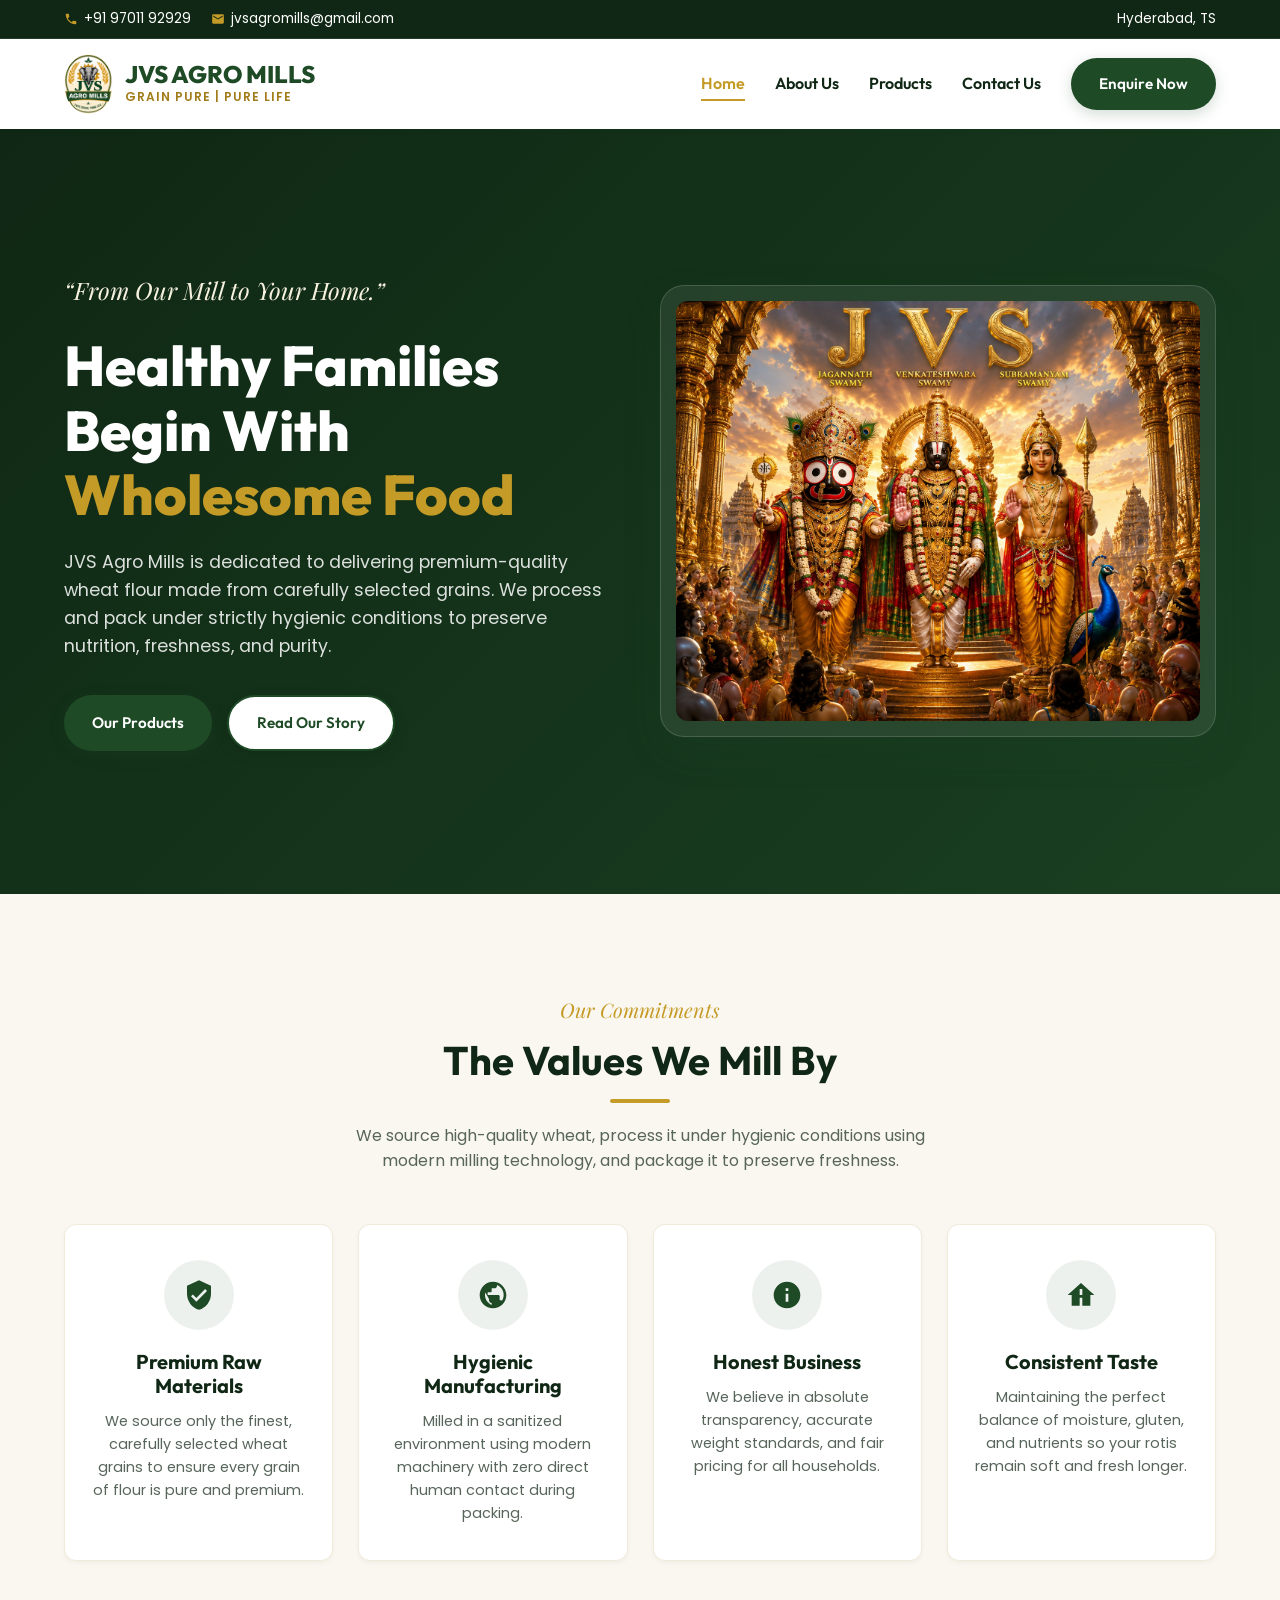
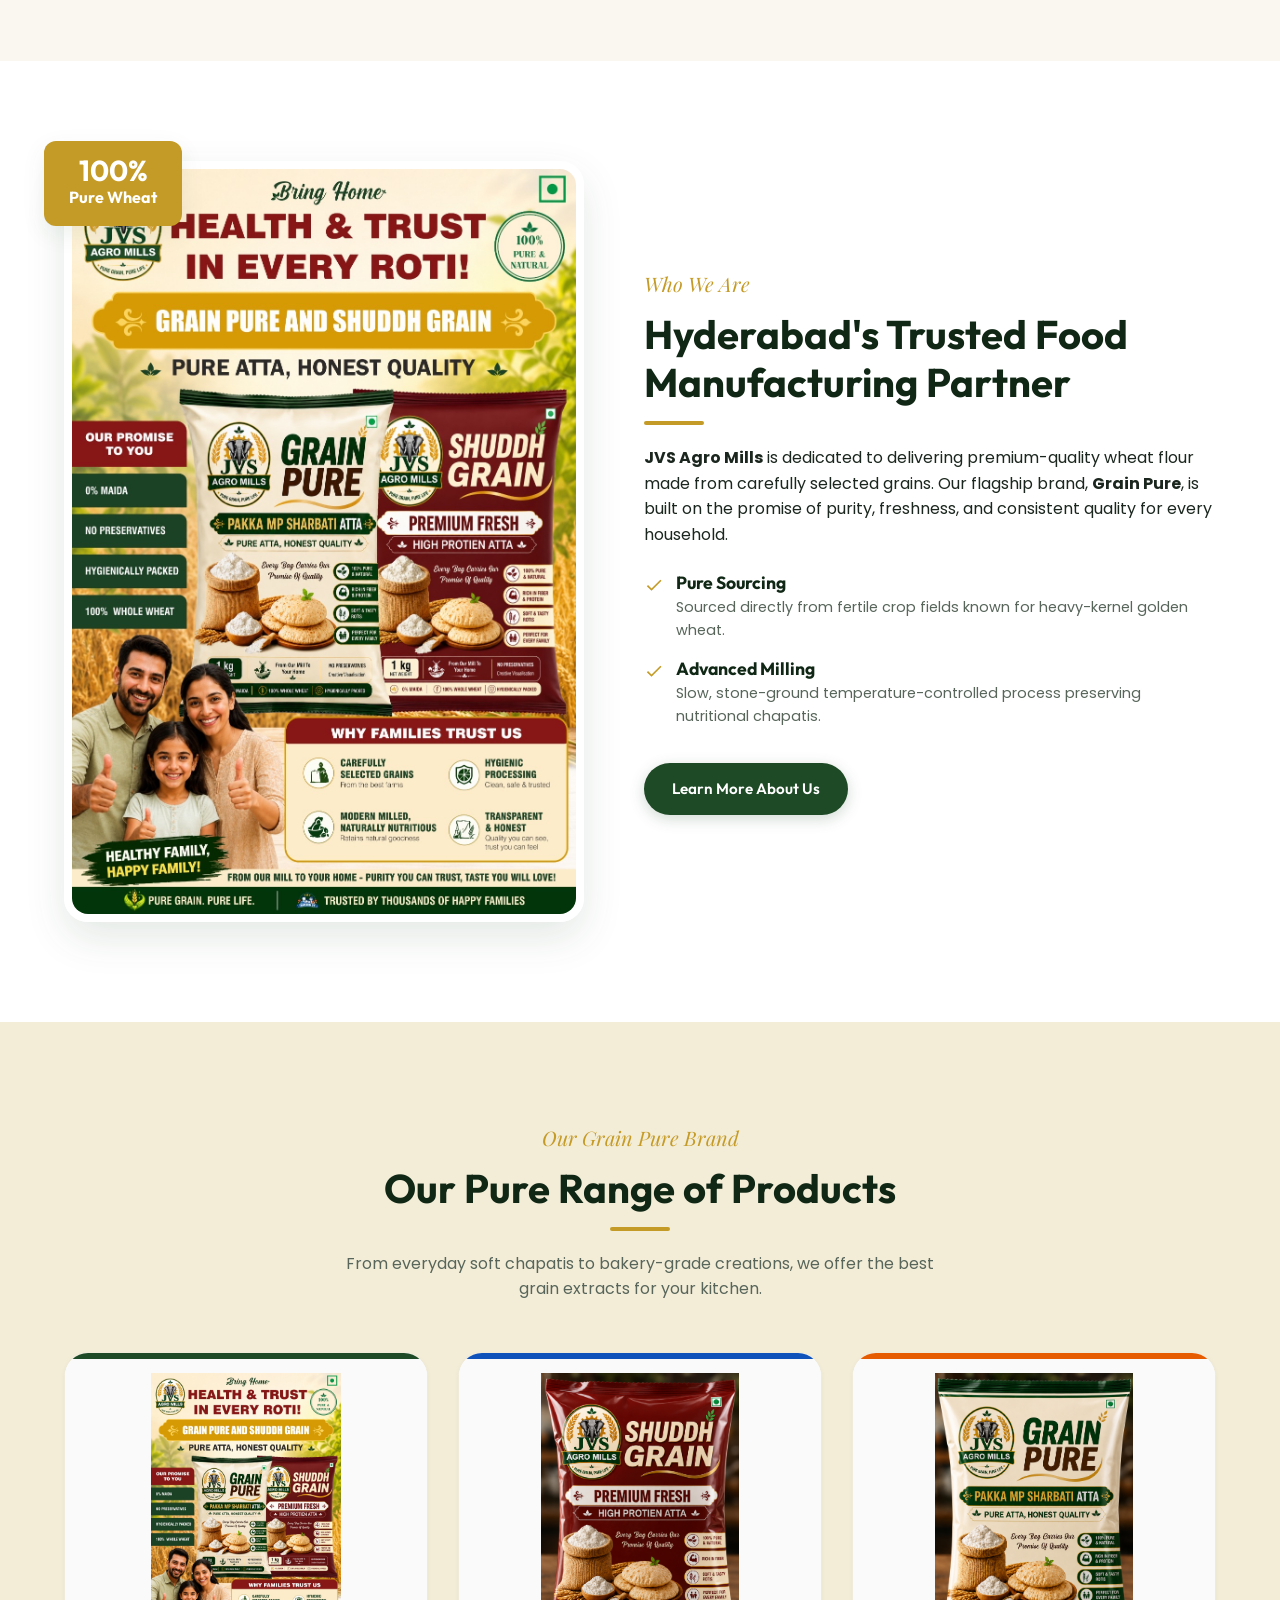
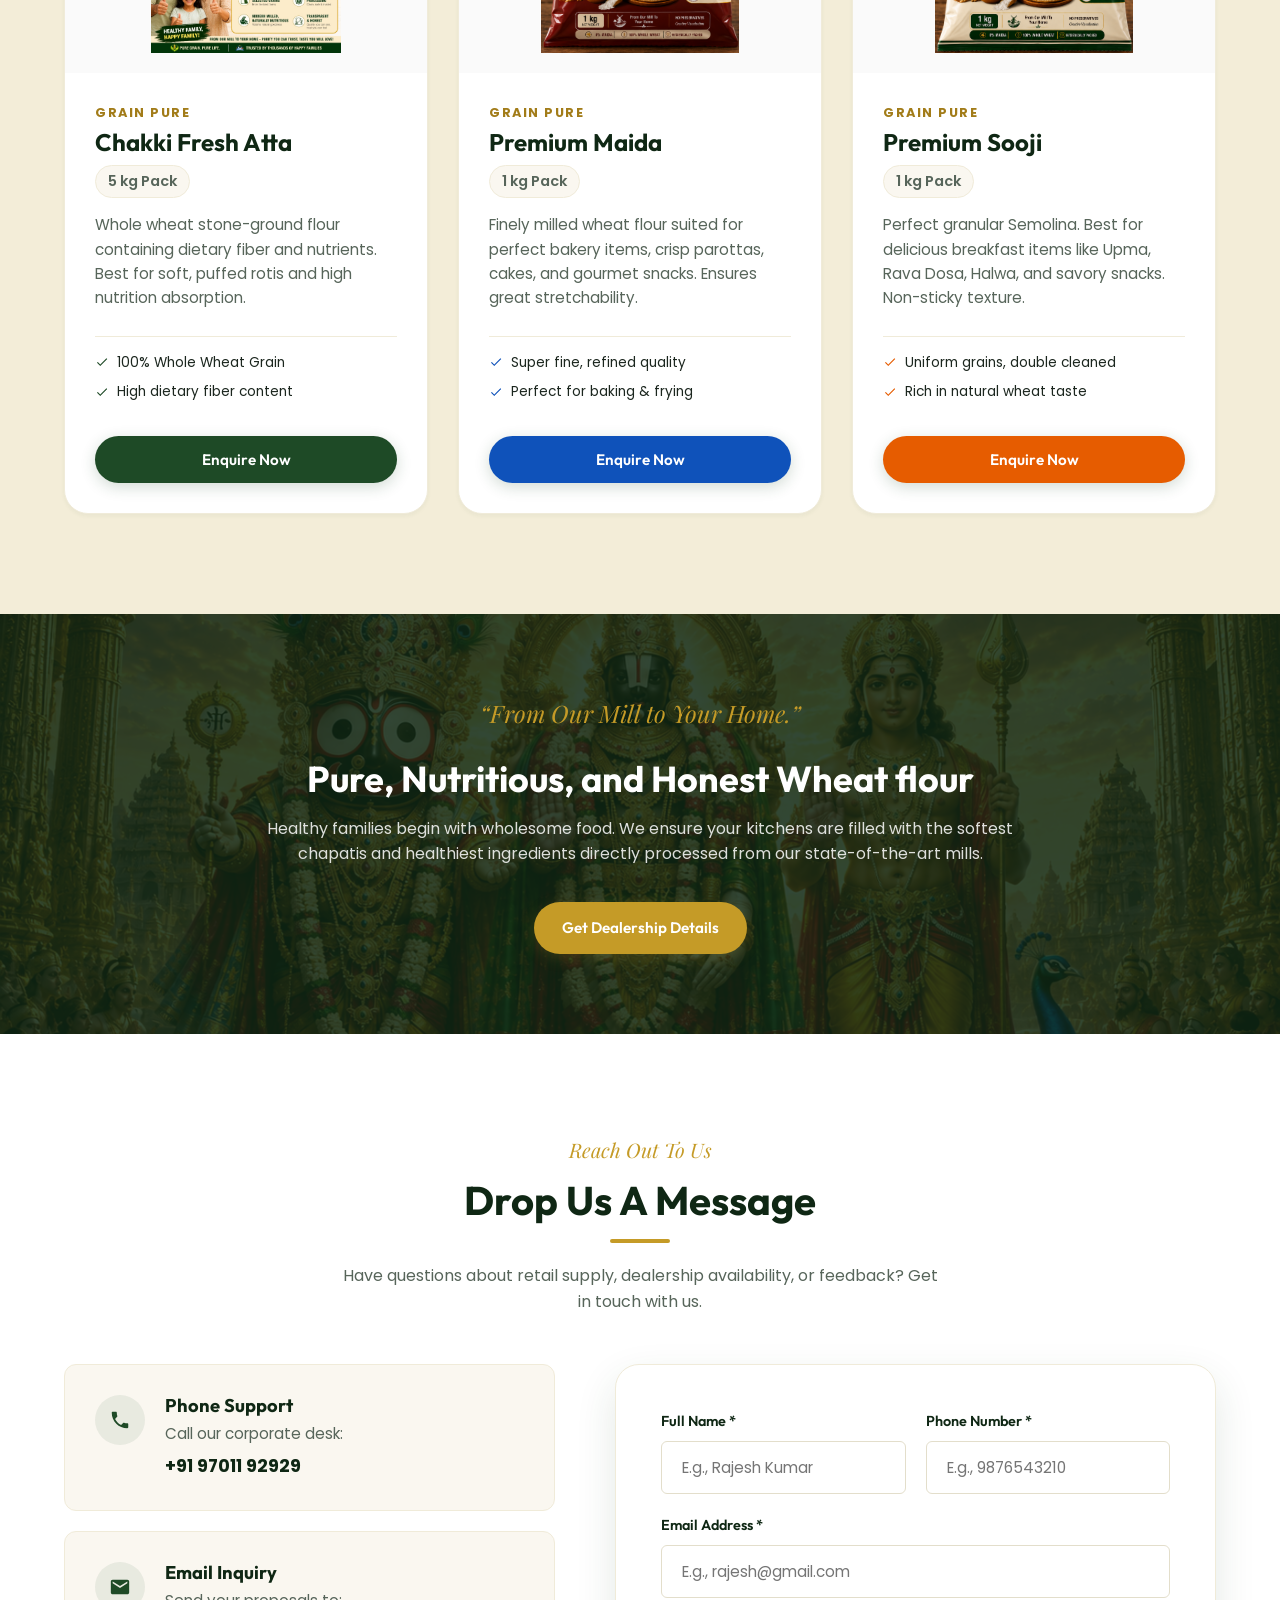
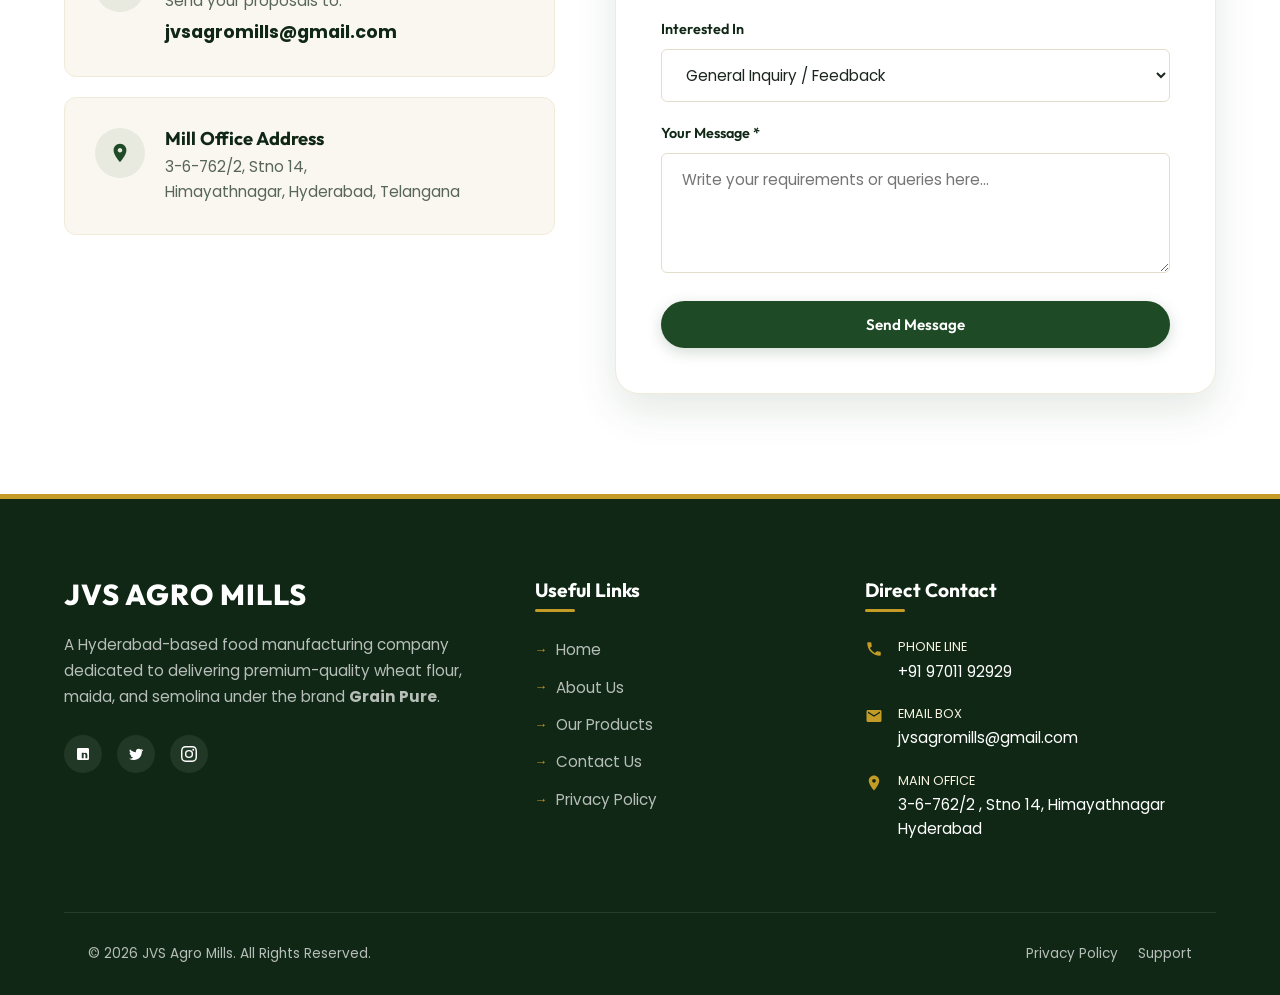
==== index.html @ c39a64e9 "Initial commit: Responsive premium multi-page JVS website with Poppins body font, Brayden headings f" ====
<!DOCTYPE html>
<html lang="en">

<head>
    <meta charset="UTF-8">
    <meta name="viewport" content="width=device-width, initial-scale=1.0">
    <title>JVS Agro Mills | Pure & Premium Wheat Flour - From Our Mill to Your Home</title>
    <meta name="description"
        content="JVS Agro Mills is a Hyderabad-based premium wheat flour manufacturer. Explore our Grain Pure brand including Chakki Fresh Atta, Premium Maida, and Premium Sooji.">
    <!-- Favicon -->
    <link rel="icon" type="image/png" href="images/JVS-LOGO.jpg">
    <!-- Custom CSS -->
    <link rel="stylesheet" href="css/style.css">
</head>

<body>

    <!-- Header Top Contact Bar -->
    <div class="header-top">
        <div class="container">
            <div class="top-contact-info">
                <span>
                    <svg viewBox="0 0 24 24">
                        <path
                            d="M6.62 10.79c1.44 2.83 3.76 5.14 6.59 6.59l2.2-2.2c.27-.27.67-.36 1.02-.24 1.12.37 2.33.57 3.57.57.55 0 1 .45 1 1V20c0 .55-.45 1-1 1-9.39 0-17-7.61-17-17 0-.55.45-1 1-1h3.5c.55 0 1 .45 1 1 0 1.25.2 2.45.57 3.57.11.35.03.74-.25 1.02l-2.2 2.2z" />
                    </svg>
                    +91 97011 92929
                </span>
                <span>
                    <svg viewBox="0 0 24 24">
                        <path
                            d="M20 4H4c-1.1 0-1.99.9-1.99 2L2 18c0 1.1.9 2 2 2h16c1.1 0 2-.9 2-2V6c0-1.1-.9-2-2-2zm0 4l-8 5-8-5V6l8 5 8-5v2z" />
                    </svg>
                    jvsagromills@gmail.com
                </span>
            </div>
            <div class="top-socials">
                <span>Hyderabad, TS</span>
            </div>
        </div>
    </div>

    <!-- Main Navigation Header -->
    <header class="main-header" id="navbar">
        <div class="container">
            <nav class="navbar">
                <a href="index.html" class="logo-container">
                    <img src="images/JVS-LOGO.jpg" alt="JVS Agro Mills Logo" class="logo-img">
                    <div class="logo-text">
                        <span class="logo-name">JVS AGRO MILLS</span>
                        <span class="logo-tagline">Grain Pure | Pure Life</span>
                    </div>
                </a>

                <ul class="nav-menu">
                    <li><a href="index.html" class="nav-link active">Home</a></li>
                    <li><a href="about.html" class="nav-link">About Us</a></li>
                    <li><a href="products.html" class="nav-link">Products</a></li>
                    <li><a href="contact.html" class="nav-link">Contact Us</a></li>
                    <li class="nav-cta"><a href="contact.html" class="btn btn-primary btn-sm">Enquire Now</a></li>
                </ul>

                <button class="hamburger" aria-label="Toggle Navigation">
                    <span></span>
                    <span></span>
                    <span></span>
                </button>
            </nav>
        </div>
    </header>

    <!-- Hero Section -->
    <section class="hero">
        <div class="hero-overlay"></div>
        <!-- Using the high-res jvs-banner as background visual fallback or styled layout -->
        <div class="container">
            <div class="hero-grid">
                <div class="hero-content reveal">
                    <span class="hero-tagline">“From Our Mill to Your Home.”</span>
                    <h1>Healthy Families Begin With <span>Wholesome Food</span></h1>
                    <p class="hero-desc">JVS Agro Mills is dedicated to delivering premium-quality wheat flour made from
                        carefully selected grains. We process and pack under strictly hygienic conditions to preserve
                        nutrition, freshness, and purity.</p>
                    <div class="hero-buttons">
                        <a href="products.html" class="btn btn-primary">Our Products</a>
                        <a href="about.html" class="btn btn-outline btn-white">Read Our Story</a>
                    </div>
                </div>
                <div class="hero-image-wrapper reveal reveal-right">
                    <div class="hero-banner-card">
                        <img src="images/jvs-banner.png" alt="JVS Agro Mills Banner Card">
                    </div>
                </div>
            </div>
        </div>
    </section>

    <!-- Core Values Section -->
    <section class="features-section section-padding">
        <div class="container">
            <div class="text-center reveal">
                <span class="section-subtitle">Our Commitments</span>
                <h2 class="section-title">The Values We Mill By</h2>
                <p style="max-width: 600px; margin: 0 auto; color: var(--text-muted);">We source high-quality wheat,
                    process it under hygienic conditions using modern milling technology, and package it to preserve
                    freshness.</p>
            </div>

            <div class="features-grid">
                <!-- Value 1 -->
                <div class="feature-card reveal">
                    <div class="feature-icon-box flex-center">
                        <!-- Shield/Quality Icon -->
                        <svg viewBox="0 0 24 24">
                            <path
                                d="M12 1L3 5v6c0 5.55 3.84 10.74 9 12 5.16-1.26 9-6.45 9-12V5l-9-4zm-2 16l-4-4 1.41-1.41L10 14.17l6.59-6.59L18 9l-8 8z" />
                        </svg>
                    </div>
                    <h3>Premium Raw Materials</h3>
                    <p>We source only the finest, carefully selected wheat grains to ensure every grain of flour is pure
                        and premium.</p>
                </div>
                <!-- Value 2 -->
                <div class="feature-card reveal" style="transition-delay: 0.1s;">
                    <div class="feature-icon-box flex-center">
                        <!-- Cleanliness Icon -->
                        <svg viewBox="0 0 24 24">
                            <path
                                d="M12 2C6.48 2 2 6.48 2 12s4.48 10 10 10 10-4.48 10-10S17.52 2 12 2zm1 17.93c-3.95-.49-7-3.85-7-7.93 0-.62.08-1.21.21-1.79L9 15v1c0 1.1.9 2 2 2v1.93zm6.9-2.54c-.26-.81-1-1.39-1.9-1.39h-1v-3c0-.55-.45-1-1-1H8v-2h2c.55 0 1-.45 1-1V7h2c1.1 0 2-.9 2-2v-.41c2.93 1.19 5 4.06 5 7.41 0 2.08-.8 3.97-2.1 5.39z" />
                        </svg>
                    </div>
                    <h3>Hygienic Manufacturing</h3>
                    <p>Milled in a sanitized environment using modern machinery with zero direct human contact during
                        packing.</p>
                </div>
                <!-- Value 3 -->
                <div class="feature-card reveal" style="transition-delay: 0.2s;">
                    <div class="feature-icon-box flex-center">
                        <!-- Honest Icon -->
                        <svg viewBox="0 0 24 24">
                            <path
                                d="M12 2C6.48 2 2 6.48 2 12s4.48 10 10 10 10-4.48 10-10S17.52 2 12 2zm1 15h-2v-6h2v6zm0-8h-2V7h2v2z" />
                        </svg>
                    </div>
                    <h3>Honest Business</h3>
                    <p>We believe in absolute transparency, accurate weight standards, and fair pricing for all
                        households.</p>
                </div>
                <!-- Value 4 -->
                <div class="feature-card reveal" style="transition-delay: 0.3s;">
                    <div class="feature-icon-box flex-center">
                        <!-- Nutrition Icon -->
                        <svg viewBox="0 0 24 24">
                            <path d="M12 3L2 12h3v8h6v-6h2v6h6v-8h3L12 3zm1 9h-2V7.5h2V12z" />
                        </svg>
                    </div>
                    <h3>Consistent Taste</h3>
                    <p>Maintaining the perfect balance of moisture, gluten, and nutrients so your rotis remain soft and
                        fresh longer.</p>
                </div>
            </div>
        </div>
    </section>

    <!-- About Mini Section -->
    <section class="about-section section-padding">
        <div class="container">
            <div class="about-split">
                <div class="about-image-side reveal">
                    <img src="images/product-1.jpeg" alt="Grain Pure Chakki Fresh Atta Packaging"
                        class="about-img-main">
                    <div class="about-badge">
                        <span>100%</span> Pure Wheat
                    </div>
                </div>
                <div class="about-content-side reveal reveal-right">
                    <span class="section-subtitle">Who We Are</span>
                    <h2 class="section-title left-align">Hyderabad's Trusted Food Manufacturing Partner</h2>
                    <p style="margin-bottom: 20px;"><strong>JVS Agro Mills</strong> is dedicated to delivering
                        premium-quality wheat flour made from carefully selected grains. Our flagship brand,
                        <strong>Grain Pure</strong>, is built on the promise of purity, freshness, and consistent
                        quality for every household.
                    </p>

                    <div class="about-list">
                        <div class="about-list-item">
                            <svg viewBox="0 0 24 24">
                                <path d="M9 16.17L4.83 12l-1.42 1.41L9 19 21 7l-1.41-1.41L9 16.17z" />
                            </svg>
                            <div>
                                <h4>Pure Sourcing</h4>
                                <p>Sourced directly from fertile crop fields known for heavy-kernel golden wheat.</p>
                            </div>
                        </div>
                        <div class="about-list-item">
                            <svg viewBox="0 0 24 24">
                                <path d="M9 16.17L4.83 12l-1.42 1.41L9 19 21 7l-1.41-1.41L9 16.17z" />
                            </svg>
                            <div>
                                <h4>Advanced Milling</h4>
                                <p>Slow, stone-ground temperature-controlled process preserving nutritional chapatis.
                                </p>
                            </div>
                        </div>
                    </div>

                    <a href="about.html" class="btn btn-primary">Learn More About Us</a>
                </div>
            </div>
        </div>
    </section>

    <!-- Featured Products Section -->
    <section class="products-section section-padding" style="background-color: var(--bg-cream-dark);">
        <div class="container">
            <div class="text-center reveal">
                <span class="section-subtitle">Our Grain Pure Brand</span>
                <h2 class="section-title">Our Pure Range of Products</h2>
                <p style="max-width: 600px; margin: 0 auto; color: var(--text-muted);">From everyday soft chapatis to
                    bakery-grade creations, we offer the best grain extracts for your kitchen.</p>
            </div>

            <div class="products-grid">
                <!-- Product 1 Atta -->
                <div class="product-card product-atta reveal">
                    <div class="product-img-box">
                        <img src="images/product-1.jpeg" alt="Grain Pure Chakki Fresh Atta">
                    </div>
                    <div class="product-info-box">
                        <span class="product-brand">Grain Pure</span>
                        <h3 class="product-title">Chakki Fresh Atta</h3>
                        <span class="product-wt">5 kg Pack</span>
                        <p class="product-desc">Whole wheat stone-ground flour containing dietary fiber and nutrients.
                            Best for soft, puffed rotis and high nutrition absorption.</p>

                        <div class="product-features-list">
                            <div class="product-feature-item">
                                <svg viewBox="0 0 24 24">
                                    <path d="M9 16.17L4.83 12l-1.42 1.41L9 19 21 7l-1.41-1.41L9 16.17z" />
                                </svg>
                                <span>100% Whole Wheat Grain</span>
                            </div>
                            <div class="product-feature-item">
                                <svg viewBox="0 0 24 24">
                                    <path d="M9 16.17L4.83 12l-1.42 1.41L9 19 21 7l-1.41-1.41L9 16.17z" />
                                </svg>
                                <span>High dietary fiber content</span>
                            </div>
                        </div>

                        <button class="btn btn-primary product-btn trigger-enquiry"
                            data-product="Chakki Fresh Atta">Enquire Now</button>
                    </div>
                </div>

                <!-- Product 2 Maida -->
                <div class="product-card product-maida reveal" style="transition-delay: 0.1s;">
                    <div class="product-img-box">
                        <img src="images/product-2.png" alt="Grain Pure Premium Maida">
                    </div>
                    <div class="product-info-box">
                        <span class="product-brand">Grain Pure</span>
                        <h3 class="product-title">Premium Maida</h3>
                        <span class="product-wt">1 kg Pack</span>
                        <p class="product-desc">Finely milled wheat flour suited for perfect bakery items, crisp
                            parottas, cakes, and gourmet snacks. Ensures great stretchability.</p>

                        <div class="product-features-list">
                            <div class="product-feature-item">
                                <svg viewBox="0 0 24 24">
                                    <path d="M9 16.17L4.83 12l-1.42 1.41L9 19 21 7l-1.41-1.41L9 16.17z" />
                                </svg>
                                <span>Super fine, refined quality</span>
                            </div>
                            <div class="product-feature-item">
                                <svg viewBox="0 0 24 24">
                                    <path d="M9 16.17L4.83 12l-1.42 1.41L9 19 21 7l-1.41-1.41L9 16.17z" />
                                </svg>
                                <span>Perfect for baking & frying</span>
                            </div>
                        </div>

                        <button class="btn btn-primary product-btn trigger-enquiry" data-product="Premium Maida">Enquire
                            Now</button>
                    </div>
                </div>

                <!-- Product 3 Sooji -->
                <div class="product-card product-sooji reveal" style="transition-delay: 0.2s;">
                    <div class="product-img-box">
                        <img src="images/product-3.png" alt="Grain Pure Premium Sooji">
                    </div>
                    <div class="product-info-box">
                        <span class="product-brand">Grain Pure</span>
                        <h3 class="product-title">Premium Sooji</h3>
                        <span class="product-wt">1 kg Pack</span>
                        <p class="product-desc">Perfect granular Semolina. Best for delicious breakfast items like Upma,
                            Rava Dosa, Halwa, and savory snacks. Non-sticky texture.</p>

                        <div class="product-features-list">
                            <div class="product-feature-item">
                                <svg viewBox="0 0 24 24">
                                    <path d="M9 16.17L4.83 12l-1.42 1.41L9 19 21 7l-1.41-1.41L9 16.17z" />
                                </svg>
                                <span>Uniform grains, double cleaned</span>
                            </div>
                            <div class="product-feature-item">
                                <svg viewBox="0 0 24 24">
                                    <path d="M9 16.17L4.83 12l-1.42 1.41L9 19 21 7l-1.41-1.41L9 16.17z" />
                                </svg>
                                <span>Rich in natural wheat taste</span>
                            </div>
                        </div>

                        <button class="btn btn-primary product-btn trigger-enquiry" data-product="Premium Sooji">Enquire
                            Now</button>
                    </div>
                </div>
            </div>
        </div>
    </section>

    <!-- Banner Teaser Section -->
    <section class="banner-teaser section-padding text-center">
        <div class="container">
            <div class="teaser-content reveal">
                <span class="teaser-tagline">“From Our Mill to Your Home.”</span>
                <h2 class="teaser-title">Pure, Nutritious, and Honest Wheat flour</h2>
                <p class="teaser-desc">Healthy families begin with wholesome food. We ensure your kitchens are filled
                    with the softest chapatis and healthiest ingredients directly processed from our state-of-the-art
                    mills.</p>
                <a href="contact.html" class="btn btn-secondary">Get Dealership Details</a>
            </div>
        </div>
    </section>

    <!-- Contact & Feedback Form Section -->
    <section class="contact-section section-padding">
        <div class="container">
            <div class="text-center reveal">
                <span class="section-subtitle">Reach Out To Us</span>
                <h2 class="section-title">Drop Us A Message</h2>
                <p style="max-width: 600px; margin: 0 auto; color: var(--text-muted);">Have questions about retail
                    supply, dealership availability, or feedback? Get in touch with us.</p>
            </div>

            <div class="contact-grid">
                <!-- Info cards side -->
                <div class="contact-info-cards reveal">
                    <!-- Call -->
                    <div class="contact-card">
                        <div class="contact-card-icon flex-center">
                            <svg viewBox="0 0 24 24">
                                <path
                                    d="M6.62 10.79c1.44 2.83 3.76 5.14 6.59 6.59l2.2-2.2c.27-.27.67-.36 1.02-.24 1.12.37 2.33.57 3.57.57.55 0 1 .45 1 1V20c0 .55-.45 1-1 1-9.39 0-17-7.61-17-17 0-.55.45-1 1-1h3.5c.55 0 1 .45 1 1 0 1.25.2 2.45.57 3.57.11.35.03.74-.25 1.02l-2.2 2.2z" />
                            </svg>
                        </div>
                        <div class="contact-card-details">
                            <h4>Phone Support</h4>
                            <p>Call our corporate desk:</p>
                            <p
                                style="font-weight: 700; color: var(--primary-green-dark); font-size: 1.1rem; margin-top: 5px;">
                                +91 97011 92929</p>
                        </div>
                    </div>
                    <!-- Mail -->
                    <div class="contact-card">
                        <div class="contact-card-icon flex-center">
                            <svg viewBox="0 0 24 24">
                                <path
                                    d="M20 4H4c-1.1 0-1.99.9-1.99 2L2 18c0 1.1.9 2 2 2h16c1.1 0 2-.9 2-2V6c0-1.1-.9-2-2-2zm0 4l-8 5-8-5V6l8 5 8-5v2z" />
                            </svg>
                        </div>
                        <div class="contact-card-details">
                            <h4>Email Inquiry</h4>
                            <p>Send your proposals to:</p>
                            <p
                                style="font-weight: 700; color: var(--primary-green-dark); font-size: 1.1rem; margin-top: 5px;">
                                jvsagromills@gmail.com</p>
                        </div>
                    </div>
                    <!-- Address -->
                    <div class="contact-card">
                        <div class="contact-card-icon flex-center">
                            <svg viewBox="0 0 24 24">
                                <path
                                    d="M12 2C8.13 2 5 5.13 5 9c0 5.25 7 13 7 13s7-7.75 7-13c0-3.87-3.13-7-7-7zm0 9.5c-1.38 0-2.5-1.12-2.5-2.5s1.12-2.5 2.5-2.5 2.5 1.12 2.5 2.5-1.12 2.5-2.5 2.5z" />
                            </svg>
                        </div>
                        <div class="contact-card-details">
                            <h4>Mill Office Address</h4>
                            <p>3-6-762/2, Stno 14,<br>Himayathnagar, Hyderabad, Telangana</p>
                        </div>
                    </div>
                </div>

                <!-- Form side -->
                <div class="form-box reveal reveal-right">
                    <form id="jvsContactForm">
                        <div class="form-group-row">
                            <div class="form-group">
                                <label class="form-label" for="name">Full Name *</label>
                                <input type="text" id="name" class="form-control" placeholder="E.g., Rajesh Kumar"
                                    required>
                            </div>
                            <div class="form-group">
                                <label class="form-label" for="phone">Phone Number *</label>
                                <input type="tel" id="phone" class="form-control" placeholder="E.g., 9876543210"
                                    required>
                            </div>
                        </div>
                        <div class="form-group">
                            <label class="form-label" for="email">Email Address *</label>
                            <input type="email" id="email" class="form-control" placeholder="E.g., rajesh@gmail.com"
                                required>
                        </div>
                        <div class="form-group">
                            <label class="form-label" for="interest">Interested In</label>
                            <select id="interest" class="form-control">
                                <option value="General Query">General Inquiry / Feedback</option>
                                <option value="Chakki Fresh Atta">Grain Pure Chakki Fresh Atta</option>
                                <option value="Premium Maida">Grain Pure Premium Maida</option>
                                <option value="Premium Sooji">Grain Pure Premium Sooji</option>
                                <option value="Dealership Enquiry">Dealership / Distributorship</option>
                            </select>
                        </div>
                        <div class="form-group">
                            <label class="form-label" for="message">Your Message *</label>
                            <textarea id="message" class="form-control"
                                placeholder="Write your requirements or queries here..." required></textarea>
                        </div>
                        <button type="submit" class="btn btn-primary submit-btn">Send Message</button>
                    </form>
                </div>
            </div>
        </div>
    </section>

    <!-- Main Footer -->
    <footer class="main-footer">
        <div class="container">
            <div class="footer-grid">
                <!-- Footer About -->
                <div class="footer-col">
                    <div class="footer-about-logo">
                        <span class="logo-name">JVS AGRO MILLS</span>
                    </div>
                    <p class="footer-about-desc">A Hyderabad-based food manufacturing company dedicated to delivering
                        premium-quality wheat flour, maida, and semolina under the brand <strong>Grain Pure</strong>.
                    </p>
                    <div class="footer-social-links">
                        <a href="#" class="footer-social-btn flex-center" aria-label="Facebook"><svg
                                viewBox="0 0 24 24">
                                <path
                                    d="M19 3a2 2 0 0 1 2 2v14a2 2 0 0 1-2 2H5a2 2 0 0 1-2-2V5a2 2 0 0 1 2-2h14m-.5 15.5v-5.3a3.26 3.26 0 0 0-3.26-3.26c-.85 0-1.84.52-2.32 1.3v-1.11h-2.79v8.37h2.79v-4.93c0-.77.62-1.4 1.39-1.4a1.4 1.4 0 0 1 1.4 1.4v4.93h2.79z" />
                            </svg></a>
                        <a href="#" class="footer-social-btn flex-center" aria-label="Twitter"><svg viewBox="0 0 24 24">
                                <path
                                    d="M22.46 6c-.77.35-1.6.58-2.46.69.88-.53 1.56-1.37 1.88-2.38-.83.5-1.75.85-2.72 1.05C18.37 4.5 17.26 4 16 4c-2.35 0-4.27 1.92-4.27 4.29 0 .34.04.67.11.98C8.28 9.09 5.11 7.38 3 4.79c-.37.63-.58 1.37-.58 2.15 0 1.49.75 2.81 1.91 3.56-.7 0-1.37-.2-1.95-.54v.05c0 2.08 1.48 3.82 3.44 4.21a4.22 4.22 0 0 1-1.93.07 4.28 4.28 0 0 0 4 2.98 8.52 8.52 0 0 1-5.31 1.83c-.35 0-.69-.02-1.02-.06C3.9 20.34 6.25 21 8.76 21 16.57 21 20.8 14.54 20.8 8.97c0-.18 0-.37-.01-.55.83-.6 1.56-1.35 2.13-2.21z" />
                            </svg></a>
                        <a href="#" class="footer-social-btn flex-center" aria-label="Instagram"><svg
                                viewBox="0 0 24 24">
                                <path
                                    d="M12 2.163c3.204 0 3.584.012 4.85.07 3.252.148 4.771 1.691 4.919 4.919.058 1.265.069 1.645.069 4.849 0 3.205-.012 3.584-.069 4.849-.149 3.225-1.664 4.771-4.919 4.919-1.266.058-1.644.07-4.85.07-3.204 0-3.584-.012-4.849-.07-3.26-.149-4.771-1.699-4.919-4.92-.058-1.265-.07-1.644-.07-4.849 0-3.204.013-3.583.07-4.849.149-3.227 1.664-4.771 4.919-4.919 1.266-.057 1.645-.069 4.849-.069zM12 0C8.741 0 8.333.014 7.053.072 2.695.272.273 2.69.073 7.051.014 8.333 0 8.741 0 12c0 3.259.014 3.668.072 4.948.2 4.358 2.618 6.78 6.98 6.98 1.281.058 1.689.072 4.948.072 3.259 0 3.668-.014 4.948-.072 4.354-.2 6.782-2.618 6.979-6.98.059-1.28.073-1.689.073-4.948 0-3.259-.014-3.667-.072-4.947-.196-4.354-2.617-6.78-6.979-6.98C15.668.014 15.259 0 12 0zm0 5.838a6.162 6.162 0 1 0 0 12.324 6.162 6.162 0 0 0 0-12.324zM12 16a4 4 0 1 1 0-8 4 4 0 0 1 0 8zm6.406-11.845a1.44 1.44 0 1 0 0 2.881 1.44 1.44 0 0 0 0-2.881z" />
                            </svg></a>
                    </div>
                </div>

                <!-- Footer Quick Links -->
                <div class="footer-col">
                    <h4>Useful Links</h4>
                    <ul class="footer-links-list">
                        <li><a href="index.html">Home</a></li>
                        <li><a href="about.html">About Us</a></li>
                        <li><a href="products.html">Our Products</a></li>
                        <li><a href="contact.html">Contact Us</a></li>
                        <li><a href="privacy.html">Privacy Policy</a></li>
                    </ul>
                </div>

                <!-- Footer Contacts -->
                <div class="footer-col">
                    <h4>Direct Contact</h4>
                    <div class="footer-contact-item">
                        <svg viewBox="0 0 24 24">
                            <path
                                d="M6.62 10.79c1.44 2.83 3.76 5.14 6.59 6.59l2.2-2.2c.27-.27.67-.36 1.02-.24 1.12.37 2.33.57 3.57.57.55 0 1 .45 1 1V20c0 .55-.45 1-1 1-9.39 0-17-7.61-17-17 0-.55.45-1 1-1h3.5c.55 0 1 .45 1 1 0 1.25.2 2.45.57 3.57.11.35.03.74-.25 1.02l-2.2 2.2z" />
                        </svg>
                        <div class="footer-contact-text">
                            <span>Phone Line</span>
                            <p>+91 97011 92929</p>
                        </div>
                    </div>
                    <div class="footer-contact-item">
                        <svg viewBox="0 0 24 24">
                            <path
                                d="M20 4H4c-1.1 0-1.99.9-1.99 2L2 18c0 1.1.9 2 2 2h16c1.1 0 2-.9 2-2V6c0-1.1-.9-2-2-2zm0 4l-8 5-8-5V6l8 5 8-5v2z" />
                        </svg>
                        <div class="footer-contact-text">
                            <span>Email Box</span>
                            <p>jvsagromills@gmail.com</p>
                        </div>
                    </div>
                    <div class="footer-contact-item">
                        <svg viewBox="0 0 24 24">
                            <path
                                d="M12 2C8.13 2 5 5.13 5 9c0 5.25 7 13 7 13s7-7.75 7-13c0-3.87-3.13-7-7-7zm0 9.5c-1.38 0-2.5-1.12-2.5-2.5s1.12-2.5 2.5-2.5 2.5 1.12 2.5 2.5-1.12 2.5-2.5 2.5z" />
                        </svg>
                        <div class="footer-contact-text">
                            <span>Main Office</span>
                            <p>3-6-762/2 , Stno 14, Himayathnagar Hyderabad</p>
                        </div>
                    </div>
                </div>
            </div>

            <!-- Footer Bottom -->
            <div class="footer-bottom">
                <div class="container">
                    <p>&copy; 2026 JVS Agro Mills. All Rights Reserved.</p>
                    <div class="footer-bottom-links">
                        <a href="privacy.html">Privacy Policy</a>
                        <a href="contact.html">Support</a>
                    </div>
                </div>
            </div>
        </div>
    </footer>

    <!-- Quick Enquiry Modal -->
    <div id="enquiryModal" class="modal-backdrop">
        <div class="modal-box">
            <div class="modal-header">
                <h3 class="modal-title">Quick Product Enquiry</h3>
                <button class="modal-close" aria-label="Close modal">&times;</button>
            </div>
            <div class="modal-body">
                <form id="modalEnquiryForm">
                    <div class="form-group">
                        <label class="form-label" for="modalName">Your Name *</label>
                        <input type="text" id="modalName" class="form-control" placeholder="Enter your full name"
                            required>
                    </div>
                    <div class="form-group">
                        <label class="form-label" for="modalEmail">Email Address *</label>
                        <input type="email" id="modalEmail" class="form-control" placeholder="Enter your email"
                            required>
                    </div>
                    <div class="form-group">
                        <label class="form-label" for="modalPhone">Mobile Number *</label>
                        <input type="tel" id="modalPhone" class="form-control" placeholder="Enter your 10-digit mobile"
                            required>
                    </div>
                    <div class="form-group">
                        <label class="form-label" for="productInterest">Product of Interest</label>
                        <select id="productInterest" class="form-control">
                            <option value="Chakki Fresh Atta">Grain Pure Chakki Fresh Atta (5 kg)</option>
                            <option value="Premium Maida">Grain Pure Premium Maida (1 kg)</option>
                            <option value="Premium Sooji">Grain Pure Premium Sooji (1 kg)</option>
                            <option value="General Inquiry">General Inquiry</option>
                        </select>
                    </div>
                    <div class="form-group">
                        <label class="form-label" for="modalMessage">Message / Requirements</label>
                        <textarea id="modalMessage" class="form-control"
                            placeholder="Tell us about your bulk requirement..."></textarea>
                    </div>
                    <button type="submit" class="btn btn-primary submit-btn">Submit Enquiry</button>
                </form>
            </div>
        </div>
    </div>

    <!-- Central Script -->
    <script src="js/main.js"></script>
</body>

</html>
---- css/style.css ----
/* 
========================================================================
   JVS AGRO MILLS - PREMIUM DESIGN STYLESHEET
   Description: Core design tokens, layout utilities, animations and pages
   Author: Antigravity AI
========================================================================
*/

/* --- Google Fonts Import --- */
@import url('https://fonts.googleapis.com/css2?family=Poppins:wght@300;400;500;600;700&family=Outfit:wght@300;400;500;600;700;800&family=Playfair+Display:ital,wght@1,400;1,500;1,600&display=swap');

/* --- CSS Variables & Design System --- */
:root {
    /* Color Palette */
    --primary-green: #1e4a26;
    --primary-green-rgb: 30, 74, 38;
    --primary-green-dark: #0f2714;
    --primary-green-light: rgba(30, 74, 38, 0.08);

    --primary-gold: #c59b27;
    --primary-gold-rgb: 197, 155, 39;
    --primary-gold-dark: #a27c19;
    --primary-gold-light: #f7f1df;

    --bg-light: #ffffff;
    --bg-cream: #faf7f0;
    --bg-cream-dark: #f3edd8;

    --text-dark: #1b261e;
    --text-muted: #57655a;
    --text-light: #ffffff;

    --border-color: #e3decb;
    --border-color-light: #f0ebd9;

    /* Product Packaging Color Accents */
    --color-atta: #1e4a26;
    --color-maida: #0f52ba;
    --color-sooji: #e65c00;

    /* Shadow styles */
    --shadow-sm: 0 2px 4px rgba(30, 74, 38, 0.05);
    --shadow-md: 0 8px 24px rgba(30, 74, 38, 0.08);
    --shadow-lg: 0 16px 40px rgba(30, 74, 38, 0.12);

    /* Transitions */
    --transition-smooth: all 0.3s cubic-bezier(0.25, 0.8, 0.25, 1);
    --transition-bounce: all 0.5s cubic-bezier(0.175, 0.885, 0.32, 1.275);

    /* Border Radius */
    --radius-sm: 6px;
    --radius-md: 12px;
    --radius-lg: 24px;
    --radius-full: 9999px;
}

/* --- Base & Reset --- */
* {
    margin: 0;
    padding: 0;
    box-sizing: border-box;
}

html {
    scroll-behavior: smooth;
    font-size: 16px;
}

body {
    font-family: 'Poppins', sans-serif;
    color: var(--text-dark);
    background-color: var(--bg-light);
    line-height: 1.6;
    overflow-x: hidden;
}

h1,
h2,
h3,
h4,
h5,
h6 {
    font-family: 'Brayden Family', 'Outfit', sans-serif;
    color: var(--primary-green-dark);
    font-weight: 700;
    line-height: 1.2;
}

a {
    text-decoration: none;
    color: inherit;
    transition: var(--transition-smooth);
}

img {
    max-width: 100%;
    height: auto;
    display: block;
}

ul {
    list-style: none;
}

/* --- Utility Classes --- */
.container {
    width: 100%;
    max-width: 1200px;
    margin: 0 auto;
    padding: 0 24px;
}

.section-padding {
    padding: 100px 0;
}

@media (max-width: 768px) {
    .section-padding {
        padding: 60px 0;
    }
}

.text-center {
    text-align: center;
}

.flex-center {
    display: flex;
    align-items: center;
    justify-content: center;
}

/* Custom Buttons */
.btn {
    display: inline-flex;
    align-items: center;
    justify-content: center;
    padding: 14px 28px;
    font-family: 'Outfit', sans-serif;
    font-weight: 600;
    font-size: 0.95rem;
    border-radius: var(--radius-full);
    cursor: pointer;
    transition: var(--transition-smooth);
    border: none;
    gap: 8px;
}

.btn-primary {
    background-color: var(--primary-green);
    color: var(--text-light);
    box-shadow: 0 4px 15px rgba(30, 74, 38, 0.2);
}

.btn-primary:hover {
    background-color: var(--primary-green-dark);
    transform: translateY(-2px);
    box-shadow: 0 6px 20px rgba(30, 74, 38, 0.3);
}

.btn-secondary {
    background-color: var(--primary-gold);
    color: var(--text-light);
    box-shadow: 0 4px 15px rgba(197, 155, 39, 0.2);
}

.btn-secondary:hover {
    background-color: var(--primary-gold-dark);
    transform: translateY(-2px);
    box-shadow: 0 6px 20px rgba(197, 155, 39, 0.3);
}

.btn-outline {
    background-color: transparent;
    border: 2px solid var(--primary-green);
    color: var(--primary-green);
}

.btn-outline:hover {
    background-color: var(--primary-green);
    color: var(--text-light);
    transform: translateY(-2px);
}

.btn-white {
    background-color: var(--bg-light);
    color: var(--primary-green);
    box-shadow: 0 4px 15px rgba(0, 0, 0, 0.1);
}

.btn-white:hover {
    background-color: var(--primary-gold-light);
    color: var(--primary-green-dark);
    transform: translateY(-2px);
}

/* Badge / Subtitles */
.section-subtitle {
    font-family: 'Playfair Display', serif;
    font-style: italic;
    color: var(--primary-gold);
    font-size: 1.25rem;
    margin-bottom: 10px;
    display: block;
}

.section-title {
    font-size: 2.5rem;
    margin-bottom: 20px;
    position: relative;
}

@media (max-width: 768px) {
    .section-title {
        font-size: 2rem;
    }
}

.section-title::after {
    content: '';
    display: block;
    width: 60px;
    height: 4px;
    background-color: var(--primary-gold);
    margin: 15px auto 0;
    border-radius: var(--radius-full);
}

.section-title.left-align::after {
    margin: 15px 0 0;
}

/* --- Header & Navigation --- */
.header-top {
    background-color: var(--primary-green-dark);
    color: var(--text-light);
    padding: 8px 0;
    font-size: 0.85rem;
    border-bottom: 1px solid rgba(255, 255, 255, 0.1);
}

.header-top .container {
    display: flex;
    justify-content: space-between;
    align-items: center;
    flex-wrap: wrap;
    gap: 10px;
}

.top-contact-info {
    display: flex;
    gap: 20px;
}

.top-contact-info span {
    display: flex;
    align-items: center;
    gap: 6px;
}

.top-contact-info svg {
    width: 14px;
    height: 14px;
    fill: var(--primary-gold);
}

.top-socials {
    display: flex;
    gap: 15px;
}

.top-socials a:hover {
    color: var(--primary-gold);
}

.main-header {
    background-color: rgba(255, 255, 255, 0.95);
    backdrop-filter: blur(10px);
    box-shadow: var(--shadow-sm);
    position: sticky;
    top: 0;
    z-index: 1000;
    transition: var(--transition-smooth);
}

.main-header.scrolled {
    padding: 10px 0;
    background-color: var(--bg-light);
    box-shadow: var(--shadow-md);
}

.navbar {
    display: flex;
    justify-content: space-between;
    align-items: center;
    padding: 15px 0;
}

.logo-container {
    display: flex;
    align-items: center;
    gap: 12px;
}

.logo-img {
    height: 60px;
    width: auto;
    object-fit: contain;
    border-radius: 50%;
}

.logo-text {
    display: flex;
    flex-direction: column;
}

.logo-name {
    font-family: 'Outfit', sans-serif;
    font-size: 1.5rem;
    font-weight: 800;
    color: var(--primary-green);
    line-height: 1.1;
}

.logo-tagline {
    font-size: 0.75rem;
    color: var(--primary-gold-dark);
    letter-spacing: 1px;
    text-transform: uppercase;
    font-weight: 600;
}

.nav-menu {
    display: flex;
    gap: 30px;
    align-items: center;
}

.nav-link {
    font-family: 'Outfit', sans-serif;
    font-weight: 600;
    color: var(--primary-green-dark);
    font-size: 1rem;
    padding: 8px 0;
    position: relative;
}

.nav-link::after {
    content: '';
    position: absolute;
    bottom: 0;
    left: 0;
    width: 0;
    height: 2px;
    background-color: var(--primary-gold);
    transition: var(--transition-smooth);
}

.nav-link:hover::after,
.nav-link.active::after {
    width: 100%;
}

.nav-link:hover,
.nav-link.active {
    color: var(--primary-gold);
}

.nav-cta {
    display: block;
}

.hamburger {
    display: none;
    background: none;
    border: none;
    cursor: pointer;
    width: 30px;
    height: 24px;
    position: relative;
    z-index: 1001;
}

.hamburger span {
    display: block;
    width: 100%;
    height: 3px;
    background-color: var(--primary-green);
    border-radius: 3px;
    position: absolute;
    transition: var(--transition-smooth);
}

.hamburger span:nth-child(1) {
    top: 0;
}

.hamburger span:nth-child(2) {
    top: 10px;
}

.hamburger span:nth-child(3) {
    top: 20px;
}

/* Hamburger active state */
.hamburger.active span:nth-child(1) {
    transform: translateY(10px) rotate(45deg);
}

.hamburger.active span:nth-child(2) {
    opacity: 0;
}

.hamburger.active span:nth-child(3) {
    transform: translateY(-10px) rotate(-45deg);
}

/* Mobile responsive menu */
@media (max-width: 992px) {
    .hamburger {
        display: block;
    }

    .nav-menu {
        position: fixed;
        top: 0;
        right: -100%;
        width: 300px;
        height: 100vh;
        background-color: var(--bg-light);
        box-shadow: -5px 0 30px rgba(0, 0, 0, 0.15);
        flex-direction: column;
        justify-content: center;
        align-items: center;
        padding: 50px 20px;
        transition: right 0.4s ease-in-out;
        z-index: 1000;
        gap: 35px;
    }

    .nav-menu.active {
        right: 0;
    }

    .nav-cta {
        margin-top: 10px;
    }
}

/* --- Hero Section --- */
.hero {
    position: relative;
    background-color: var(--primary-green-dark);
    color: var(--text-light);
    overflow: hidden;
    min-height: 85vh;
    display: flex;
    align-items: center;
}

.hero-overlay {
    position: absolute;
    top: 0;
    left: 0;
    width: 100%;
    height: 100%;
    background: linear-gradient(135deg, rgba(15, 39, 20, 0.9) 0%, rgba(30, 74, 38, 0.7) 100%);
    z-index: 1;
}

.hero-bg-image {
    position: absolute;
    top: 0;
    left: 0;
    width: 100%;
    height: 100%;
    object-fit: cover;
    object-position: center;
    opacity: 0.3;
    z-index: 0;
}

.hero .container {
    position: relative;
    z-index: 2;
}

.hero-grid {
    display: grid;
    grid-template-columns: 1fr 1fr;
    gap: 40px;
    align-items: center;
}

@media (max-width: 992px) {
    .hero-grid {
        grid-template-columns: 1fr;
        text-align: center;
    }
}

.hero-content h1 {
    font-size: 3.5rem;
    font-weight: 800;
    color: var(--text-light);
    line-height: 1.15;
    margin-bottom: 20px;
}

.hero-content h1 span {
    color: var(--primary-gold);
}

@media (max-width: 768px) {
    .hero-content h1 {
        font-size: 2.5rem;
    }
}

.hero-tagline {
    font-family: 'Playfair Display', serif;
    font-style: italic;
    font-size: 1.5rem;
    color: var(--primary-gold-light);
    margin-bottom: 25px;
    display: block;
}

.hero-desc {
    font-size: 1.1rem;
    color: rgba(255, 255, 255, 0.85);
    margin-bottom: 35px;
    max-width: 600px;
}

@media (max-width: 992px) {
    .hero-desc {
        margin-left: auto;
        margin-right: auto;
    }
}

.hero-buttons {
    display: flex;
    gap: 15px;
}

@media (max-width: 992px) {
    .hero-buttons {
        justify-content: center;
    }
}

@media (max-width: 480px) {
    .hero-buttons {
        flex-direction: column;
    }
}

.hero-image-wrapper {
    position: relative;
    display: flex;
    justify-content: center;
}

.hero-banner-card {
    background: rgba(255, 255, 255, 0.08);
    backdrop-filter: blur(12px);
    border: 1px solid rgba(255, 255, 255, 0.15);
    border-radius: var(--radius-lg);
    padding: 15px;
    box-shadow: var(--shadow-lg);
    overflow: hidden;
    transform: none;
    transition: var(--transition-smooth);
    width: 100%;
    max-width: 580px;
}

.hero-banner-card:hover {
    transform: translateY(-8px);
    border-color: rgba(197, 155, 39, 0.4);
}

.hero-banner-card img {
    border-radius: var(--radius-md);
    max-width: 100%;
}

/* --- Features / Core Values Section --- */
.features-section {
    background-color: var(--bg-cream);
}

.features-grid {
    display: grid;
    grid-template-columns: repeat(auto-fit, minmax(220px, 1fr));
    gap: 25px;
    margin-top: 50px;
}

.feature-card {
    background-color: var(--bg-light);
    border: 1px solid var(--border-color-light);
    border-radius: var(--radius-md);
    padding: 35px 25px;
    text-align: center;
    box-shadow: var(--shadow-sm);
    transition: var(--transition-bounce);
    position: relative;
    overflow: hidden;
}

.feature-card::before {
    content: '';
    position: absolute;
    top: 0;
    left: 0;
    width: 100%;
    height: 4px;
    background-color: var(--primary-gold);
    transform: scaleX(0);
    transform-origin: left;
    transition: var(--transition-smooth);
}

.feature-card:hover::before {
    transform: scaleX(1);
}

.feature-card:hover {
    transform: translateY(-8px);
    box-shadow: var(--shadow-md);
    border-color: var(--border-color);
}

.feature-icon-box {
    width: 70px;
    height: 70px;
    background-color: var(--primary-green-light);
    border-radius: 50%;
    margin: 0 auto 20px;
    color: var(--primary-green);
    font-size: 1.8rem;
    transition: var(--transition-smooth);
}

.feature-card:hover .feature-icon-box {
    background-color: var(--primary-green);
    color: var(--text-light);
    transform: rotateY(180deg);
}

.feature-icon-box svg {
    width: 32px;
    height: 32px;
    fill: currentColor;
}

.feature-card h3 {
    font-size: 1.25rem;
    margin-bottom: 12px;
}

.feature-card p {
    font-size: 0.9rem;
    color: var(--text-muted);
}

/* --- About Us Mini Section --- */
.about-split {
    display: grid;
    grid-template-columns: 1fr 1.1fr;
    gap: 60px;
    align-items: center;
}

@media (max-width: 992px) {
    .about-split {
        grid-template-columns: 1fr;
        gap: 40px;
    }
}

.about-image-side {
    position: relative;
}

.about-img-main {
    border-radius: var(--radius-lg);
    box-shadow: var(--shadow-lg);
    z-index: 2;
    position: relative;
    border: 8px solid var(--bg-light);
}

.about-img-back {
    position: absolute;
    bottom: -30px;
    right: -30px;
    width: 65%;
    border-radius: var(--radius-md);
    box-shadow: var(--shadow-md);
    border: 6px solid var(--bg-light);
    z-index: 3;
}

.about-badge {
    position: absolute;
    top: -20px;
    left: -20px;
    background-color: var(--primary-gold);
    color: var(--text-light);
    padding: 15px 25px;
    border-radius: var(--radius-md);
    font-family: 'Outfit', sans-serif;
    font-weight: 700;
    box-shadow: var(--shadow-md);
    z-index: 4;
    text-align: center;
}

.about-badge span {
    font-size: 1.8rem;
    display: block;
    line-height: 1;
}

@media (max-width: 480px) {
    .about-img-back {
        display: none;
    }

    .about-badge {
        left: 10px;
        top: 10px;
    }
}

.about-list {
    margin-top: 25px;
    margin-bottom: 35px;
}

.about-list-item {
    display: flex;
    align-items: flex-start;
    gap: 12px;
    margin-bottom: 15px;
}

.about-list-item svg {
    width: 20px;
    height: 20px;
    fill: var(--primary-gold);
    flex-shrink: 0;
    margin-top: 3px;
}

.about-list-item h4 {
    font-size: 1.1rem;
    margin-bottom: 3px;
}

.about-list-item p {
    font-size: 0.9rem;
    color: var(--text-muted);
}

/* --- Products Showcase Section --- */
.products-section {
    background-color: var(--bg-light);
}

.products-grid {
    display: grid;
    grid-template-columns: repeat(auto-fit, minmax(320px, 1fr));
    gap: 30px;
    margin-top: 50px;
}

@media (max-width: 480px) {
    .products-grid {
        grid-template-columns: 1fr;
    }
}

.product-card {
    background-color: var(--bg-light);
    border-radius: var(--radius-lg);
    border: 1px solid var(--border-color-light);
    box-shadow: var(--shadow-sm);
    overflow: hidden;
    display: flex;
    flex-direction: column;
    transition: var(--transition-bounce);
    position: relative;
}

/* Color themed borders on top of product cards */
.product-card::after {
    content: '';
    position: absolute;
    top: 0;
    left: 0;
    width: 100%;
    height: 6px;
    background-color: var(--card-accent, var(--primary-green));
}

.product-card.product-atta {
    --card-accent: var(--color-atta);
}

.product-card.product-maida {
    --card-accent: var(--color-maida);
}

.product-card.product-sooji {
    --card-accent: var(--color-sooji);
}

.product-card:hover {
    transform: translateY(-10px);
    box-shadow: var(--shadow-lg);
    border-color: var(--border-color);
}

.product-img-box {
    height: 320px;
    background-color: #fafafa;
    padding: 20px;
    display: flex;
    align-items: center;
    justify-content: center;
    overflow: hidden;
    position: relative;
    transition: var(--transition-smooth);
}

.product-card:hover .product-img-box {
    background-color: var(--primary-gold-light);
}

.product-img-box img {
    max-height: 100%;
    max-width: 100%;
    object-fit: contain;
    transition: var(--transition-bounce);
}

.product-card:hover .product-img-box img {
    transform: scale(1.08) rotate(2deg);
}

.product-info-box {
    padding: 30px;
    display: flex;
    flex-direction: column;
    flex-grow: 1;
}

.product-brand {
    font-size: 0.8rem;
    text-transform: uppercase;
    letter-spacing: 1.5px;
    font-weight: 700;
    color: var(--primary-gold-dark);
    margin-bottom: 5px;
}

.product-title {
    font-size: 1.5rem;
    margin-bottom: 8px;
    color: var(--primary-green-dark);
}

.product-wt {
    font-size: 0.9rem;
    font-weight: 600;
    color: var(--text-muted);
    background-color: var(--bg-cream);
    padding: 4px 12px;
    border-radius: var(--radius-full);
    align-self: flex-start;
    margin-bottom: 15px;
    border: 1px solid var(--border-color-light);
}

.product-desc {
    font-size: 0.95rem;
    color: var(--text-muted);
    margin-bottom: 25px;
    flex-grow: 1;
}

.product-features-list {
    margin-bottom: 25px;
    border-top: 1px solid var(--border-color-light);
    padding-top: 15px;
}

.product-feature-item {
    font-size: 0.85rem;
    display: flex;
    align-items: center;
    gap: 8px;
    margin-bottom: 8px;
    color: var(--text-dark);
}

.product-feature-item svg {
    width: 14px;
    height: 14px;
    fill: var(--card-accent, var(--primary-green));
}

.product-btn {
    width: 100%;
    background-color: var(--card-accent, var(--primary-green));
}

.product-btn:hover {
    background-color: var(--primary-green-dark);
    box-shadow: 0 4px 15px rgba(0, 0, 0, 0.15);
}

/* --- Detailed Vision & Mission Section --- */
.vision-mission-section {
    background-color: var(--bg-cream);
}

.vm-grid {
    display: grid;
    grid-template-columns: 1fr 1fr;
    gap: 40px;
    margin-top: 40px;
}

@media (max-width: 768px) {
    .vm-grid {
        grid-template-columns: 1fr;
    }
}

.vm-card {
    background-color: var(--bg-light);
    border-radius: var(--radius-lg);
    padding: 50px 40px;
    box-shadow: var(--shadow-md);
    border: 1px solid var(--border-color-light);
    position: relative;
    overflow: hidden;
}

.vm-card.vision-card {
    border-left: 6px solid var(--primary-gold);
}

.vm-card.mission-card {
    border-left: 6px solid var(--primary-green);
}

.vm-icon {
    width: 60px;
    height: 60px;
    border-radius: var(--radius-md);
    color: var(--text-light);
    margin-bottom: 25px;
}

.vision-card .vm-icon {
    background-color: var(--primary-gold);
}

.mission-card .vm-icon {
    background-color: var(--primary-green);
}

.vm-icon svg {
    width: 30px;
    height: 30px;
    fill: currentColor;
}

.vm-card h3 {
    font-size: 1.75rem;
    margin-bottom: 15px;
}

.vm-card p {
    color: var(--text-muted);
    font-size: 1.05rem;
}

/* --- Banner Teaser Section --- */
.banner-teaser {
    background-color: var(--primary-green-dark);
    color: var(--text-light);
    padding: 80px 0;
    position: relative;
    overflow: hidden;
}

.banner-teaser::before {
    content: '';
    position: absolute;
    top: 0;
    left: 0;
    width: 100%;
    height: 100%;
    background-image: url('../images/jvs-banner.png');
    background-size: cover;
    background-position: center;
    opacity: 0.15;
    z-index: 0;
}

.banner-teaser .container {
    position: relative;
    z-index: 1;
}

.teaser-content {
    max-width: 800px;
    margin: 0 auto;
}

.teaser-title {
    font-size: 2.25rem;
    color: var(--text-light);
    margin-bottom: 15px;
}

.teaser-tagline {
    font-family: 'Playfair Display', serif;
    font-style: italic;
    font-size: 1.5rem;
    color: var(--primary-gold);
    margin-bottom: 25px;
    display: block;
}

.teaser-desc {
    color: rgba(255, 255, 255, 0.85);
    margin-bottom: 35px;
}

/* --- Contact Us Teaser & Form --- */
.contact-section {
    background-color: var(--bg-light);
}

.contact-grid {
    display: grid;
    grid-template-columns: 0.9fr 1.1fr;
    gap: 60px;
    margin-top: 50px;
    align-items: start;
}

@media (max-width: 992px) {
    .contact-grid {
        grid-template-columns: 1fr;
        gap: 50px;
    }
}

.contact-info-cards {
    display: grid;
    grid-template-columns: 1fr;
    gap: 20px;
}

.contact-card {
    background-color: var(--bg-cream);
    border-radius: var(--radius-md);
    padding: 30px;
    border: 1px solid var(--border-color-light);
    display: flex;
    align-items: flex-start;
    gap: 20px;
    transition: var(--transition-smooth);
}

.contact-card:hover {
    background-color: var(--bg-light);
    box-shadow: var(--shadow-md);
    border-color: var(--primary-gold);
}

.contact-card-icon {
    width: 50px;
    height: 50px;
    background-color: var(--primary-green-light);
    border-radius: 50%;
    color: var(--primary-green);
    flex-shrink: 0;
}

.contact-card:hover .contact-card-icon {
    background-color: var(--primary-green);
    color: var(--text-light);
}

.contact-card-icon svg {
    width: 22px;
    height: 22px;
    fill: currentColor;
}

.contact-card-details h4 {
    font-size: 1.15rem;
    margin-bottom: 5px;
}

.contact-card-details p {
    font-size: 0.95rem;
    color: var(--text-muted);
}

/* Contact Form Styling */
.form-box {
    background-color: var(--bg-light);
    border-radius: var(--radius-lg);
    padding: 45px;
    box-shadow: var(--shadow-lg);
    border: 1px solid var(--border-color-light);
}

@media (max-width: 480px) {
    .form-box {
        padding: 25px;
    }
}

.form-group-row {
    display: grid;
    grid-template-columns: 1fr 1fr;
    gap: 20px;
}

@media (max-width: 576px) {
    .form-group-row {
        grid-template-columns: 1fr;
        gap: 0;
    }
}

.form-group {
    margin-bottom: 20px;
}

.form-label {
    display: block;
    font-family: 'Outfit', sans-serif;
    font-weight: 600;
    font-size: 0.9rem;
    margin-bottom: 8px;
    color: var(--primary-green-dark);
}

.form-control {
    width: 100%;
    padding: 14px 20px;
    border: 1.5px solid var(--border-color);
    border-radius: var(--radius-sm);
    font-family: 'Poppins', sans-serif;
    font-size: 0.95rem;
    color: var(--text-dark);
    transition: var(--transition-smooth);
    background-color: var(--bg-light);
}

.form-control:focus {
    outline: none;
    border-color: var(--primary-green);
    box-shadow: 0 0 0 4px rgba(30, 74, 38, 0.1);
}

textarea.form-control {
    resize: vertical;
    min-height: 120px;
}

.submit-btn {
    width: 100%;
}

/* --- Map Container --- */
.map-container {
    height: 400px;
    border-radius: var(--radius-lg);
    overflow: hidden;
    box-shadow: var(--shadow-md);
    border: 1px solid var(--border-color-light);
    margin-top: 50px;
}

.map-placeholder {
    width: 100%;
    height: 100%;
    background-color: var(--bg-cream-dark);
    background-size: cover;
    background-position: center;
    position: relative;
}

/* --- Product Detail Pages specific styles --- */
.product-hero {
    background-color: var(--primary-green-dark);
    color: var(--text-light);
    padding: 80px 0;
    text-align: center;
    position: relative;
    overflow: hidden;
}

.page-title {
    font-size: 3rem;
    color: var(--text-light);
    margin-bottom: 10px;
}

.breadcrumbs {
    font-size: 0.9rem;
    color: var(--primary-gold-light);
    display: flex;
    justify-content: center;
    gap: 8px;
}

.breadcrumbs a:hover {
    color: var(--primary-gold);
}

.nutrition-table {
    width: 100%;
    border-collapse: collapse;
    margin-top: 25px;
    border: 1px solid var(--border-color-light);
    border-radius: var(--radius-md);
    overflow: hidden;
}

.nutrition-table th,
.nutrition-table td {
    padding: 12px 20px;
    text-align: left;
}

.nutrition-table th {
    background-color: var(--primary-green-light);
    font-family: 'Outfit', sans-serif;
    color: var(--primary-green-dark);
    font-weight: 700;
}

.nutrition-table tr {
    border-bottom: 1px solid var(--border-color-light);
}

.nutrition-table tr:last-child {
    border-bottom: none;
}

.nutrition-table tr:nth-child(even) {
    background-color: #fafafa;
}

/* --- Modals --- */
.modal-backdrop {
    position: fixed;
    top: 0;
    left: 0;
    width: 100%;
    height: 100%;
    background-color: rgba(15, 39, 20, 0.6);
    backdrop-filter: blur(5px);
    z-index: 2000;
    display: flex;
    align-items: center;
    justify-content: center;
    opacity: 0;
    visibility: hidden;
    transition: var(--transition-smooth);
}

.modal-backdrop.active {
    opacity: 1;
    visibility: visible;
}

.modal-box {
    background-color: var(--bg-light);
    border-radius: var(--radius-lg);
    max-width: 500px;
    width: 90%;
    box-shadow: var(--shadow-lg);
    border: 1px solid var(--border-color);
    transform: scale(0.85);
    transition: var(--transition-bounce);
    overflow: hidden;
    position: relative;
}

.modal-backdrop.active .modal-box {
    transform: scale(1);
}

.modal-header {
    background-color: var(--primary-green);
    color: var(--text-light);
    padding: 20px 25px;
    display: flex;
    justify-content: space-between;
    align-items: center;
}

.modal-title {
    color: var(--text-light);
    font-size: 1.25rem;
}

.modal-close {
    background: none;
    border: none;
    color: var(--text-light);
    font-size: 1.5rem;
    cursor: pointer;
    line-height: 1;
    transition: var(--transition-smooth);
}

.modal-close:hover {
    color: var(--primary-gold-light);
    transform: scale(1.1);
}

.modal-body {
    padding: 30px 25px;
}

/* Toast/Alerts */
.toast-container {
    position: fixed;
    bottom: 30px;
    right: 30px;
    z-index: 3000;
    display: flex;
    flex-direction: column;
    gap: 10px;
}

.toast {
    background-color: var(--primary-green-dark);
    color: var(--text-light);
    padding: 16px 24px;
    border-radius: var(--radius-md);
    box-shadow: var(--shadow-lg);
    display: flex;
    align-items: center;
    gap: 12px;
    transform: translateY(100px);
    opacity: 0;
    transition: var(--transition-bounce);
}

.toast.show {
    transform: translateY(0);
    opacity: 1;
}

.toast-success {
    border-left: 4px solid var(--primary-gold);
}

.toast-icon svg {
    width: 20px;
    height: 20px;
    fill: var(--primary-gold);
}

/* --- Footer --- */
.main-footer {
    background-color: var(--primary-green-dark);
    color: rgba(255, 255, 255, 0.7);
    padding: 80px 0 30px;
    border-top: 5px solid var(--primary-gold);
    font-size: 0.95rem;
}

.footer-grid {
    display: grid;
    grid-template-columns: 1.2fr 0.8fr 1fr;
    gap: 50px;
    margin-bottom: 50px;
}

@media (max-width: 992px) {
    .footer-grid {
        grid-template-columns: 1fr 1fr;
    }
}

@media (max-width: 576px) {
    .footer-grid {
        grid-template-columns: 1fr;
        gap: 35px;
    }
}

.footer-col h4 {
    color: var(--text-light);
    font-size: 1.2rem;
    margin-bottom: 25px;
    position: relative;
    padding-bottom: 10px;
}

.footer-col h4::after {
    content: '';
    position: absolute;
    bottom: 0;
    left: 0;
    width: 40px;
    height: 3px;
    background-color: var(--primary-gold);
    border-radius: var(--radius-full);
}

.footer-about-logo {
    margin-bottom: 20px;
}

.footer-about-logo .logo-name {
    font-family: 'Outfit', sans-serif;
    font-size: 1.8rem;
    font-weight: 800;
    color: var(--text-light);
    letter-spacing: 1px;
}

.footer-about-desc {
    margin-bottom: 25px;
    line-height: 1.7;
}

.footer-social-links {
    display: flex;
    gap: 15px;
}

.footer-social-btn {
    width: 38px;
    height: 38px;
    background-color: rgba(255, 255, 255, 0.08);
    border-radius: 50%;
    color: var(--text-light);
    transition: var(--transition-bounce);
}

.footer-social-btn:hover {
    background-color: var(--primary-gold);
    color: var(--primary-green-dark);
    transform: translateY(-3px);
}

.footer-social-btn svg {
    width: 16px;
    height: 16px;
    fill: currentColor;
}

.footer-links-list li {
    margin-bottom: 12px;
}

.footer-links-list a {
    color: rgba(255, 255, 255, 0.7);
    display: inline-flex;
    align-items: center;
    gap: 8px;
}

.footer-links-list a::before {
    content: '→';
    font-size: 0.8rem;
    color: var(--primary-gold);
    transition: var(--transition-smooth);
}

.footer-links-list a:hover {
    color: var(--primary-gold-light);
    padding-left: 5px;
}

.footer-links-list a:hover::before {
    color: var(--text-light);
}

.footer-contact-item {
    display: flex;
    align-items: flex-start;
    gap: 15px;
    margin-bottom: 20px;
}

.footer-contact-item svg {
    width: 18px;
    height: 18px;
    fill: var(--primary-gold);
    flex-shrink: 0;
    margin-top: 3px;
}

.footer-contact-text span {
    display: block;
    font-size: 0.8rem;
    text-transform: uppercase;
    color: var(--primary-gold-light);
    margin-bottom: 2px;
}

.footer-contact-text p {
    color: var(--text-light);
}

.footer-bottom {
    border-top: 1px solid rgba(255, 255, 255, 0.1);
    padding-top: 30px;
    font-size: 0.85rem;
}

.footer-bottom .container {
    display: flex;
    justify-content: space-between;
    align-items: center;
    flex-wrap: wrap;
    gap: 15px;
}

.footer-bottom-links {
    display: flex;
    gap: 20px;
}

.footer-bottom-links a:hover {
    color: var(--primary-gold);
}

@media (max-width: 576px) {
    .footer-bottom .container {
        flex-direction: column;
        text-align: center;
    }
}

/* --- Scroll Animations via JS (Intersection Observer) --- */
.reveal {
    opacity: 0;
    transform: translateY(30px);
    transition: opacity 0.8s ease, transform 0.8s ease;
}

.reveal.reveal-left {
    transform: translateX(-40px);
}

.reveal.reveal-right {
    transform: translateX(40px);
}

.reveal.active {
    opacity: 1;
    transform: translate(0);
}

/* --- Privacy Policy Page Styling --- */
.privacy-content-box {
    background-color: var(--bg-light);
    border-radius: var(--radius-lg);
    padding: 50px;
    box-shadow: var(--shadow-md);
    border: 1px solid var(--border-color-light);
    margin-top: 30px;
}

.privacy-content-box h2 {
    font-size: 1.75rem;
    margin-top: 35px;
    margin-bottom: 15px;
    color: var(--primary-green);
}

.privacy-content-box h2:first-of-type {
    margin-top: 0;
}

.privacy-content-box p {
    color: var(--text-muted);
    margin-bottom: 20px;
}

.privacy-content-box ul {
    margin-left: 20px;
    list-style-type: disc;
    margin-bottom: 20px;
    color: var(--text-muted);
}

.privacy-content-box li {
    margin-bottom: 10px;
}
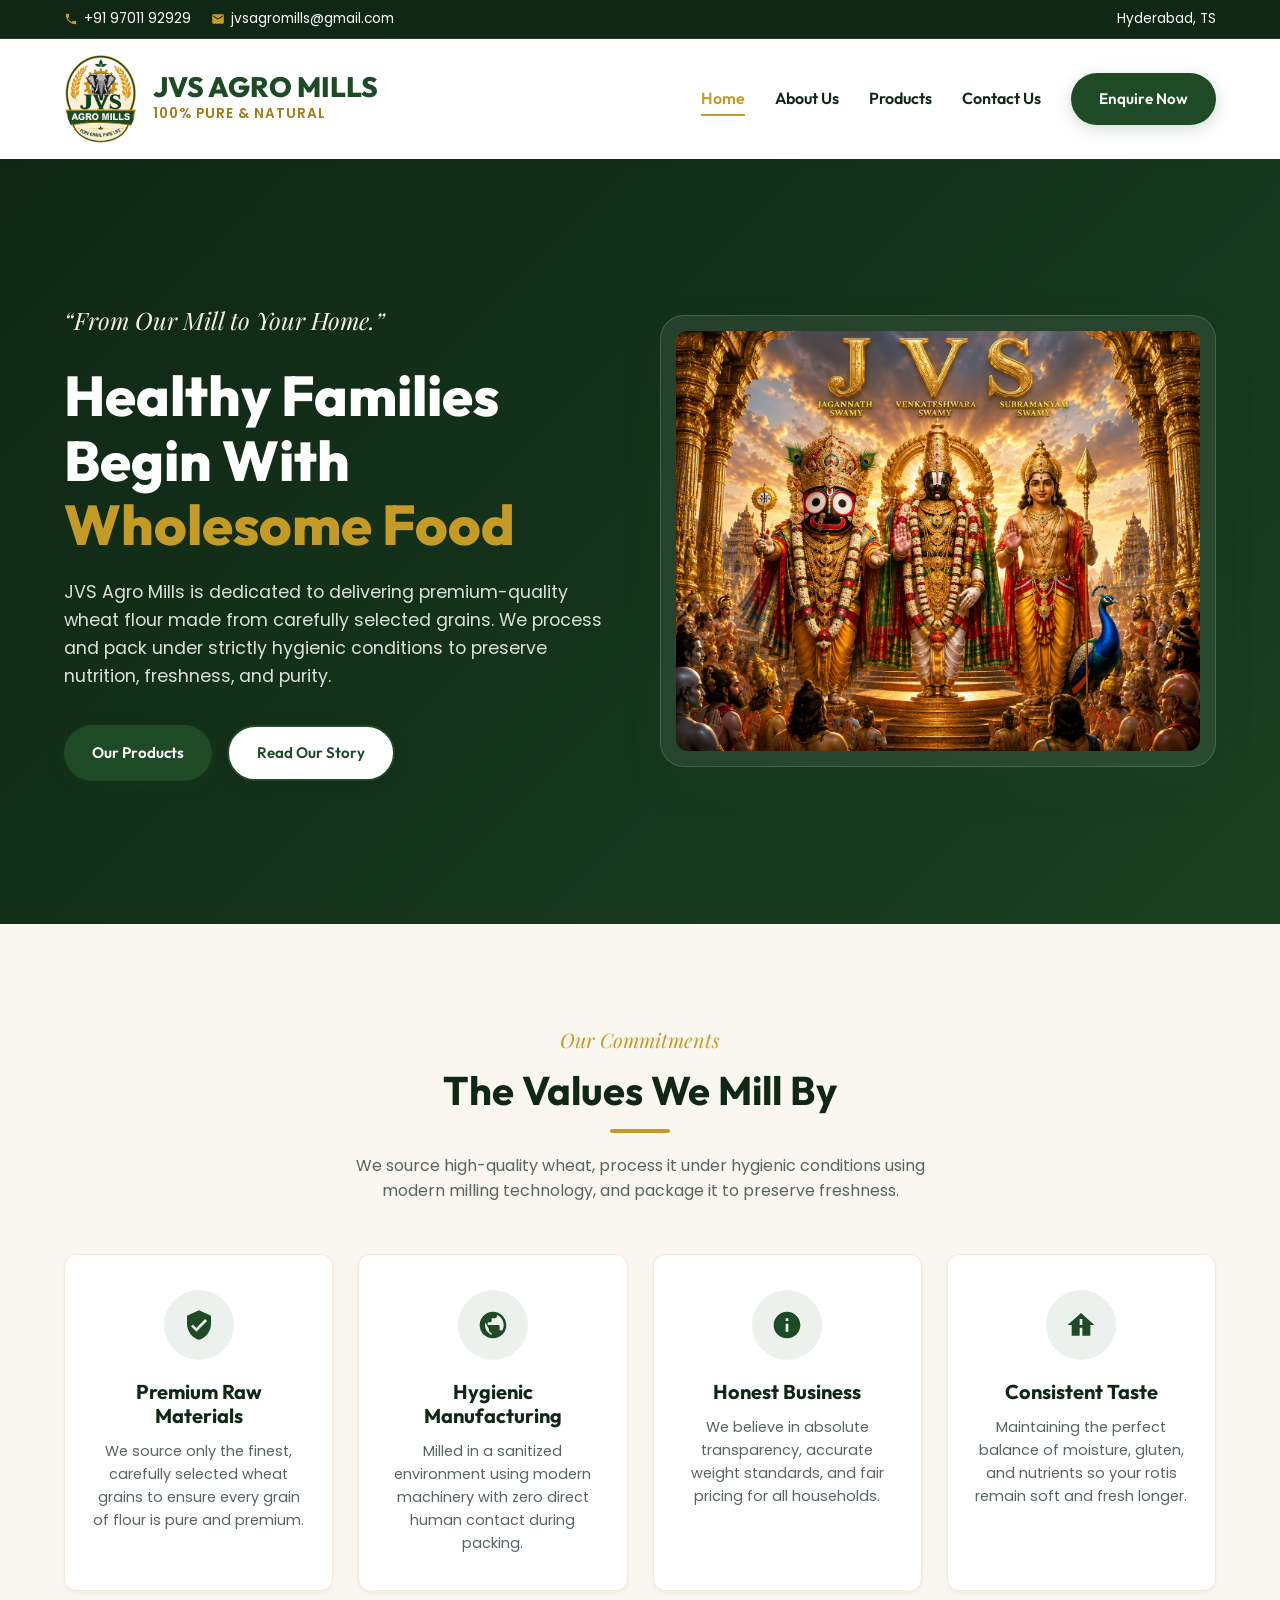
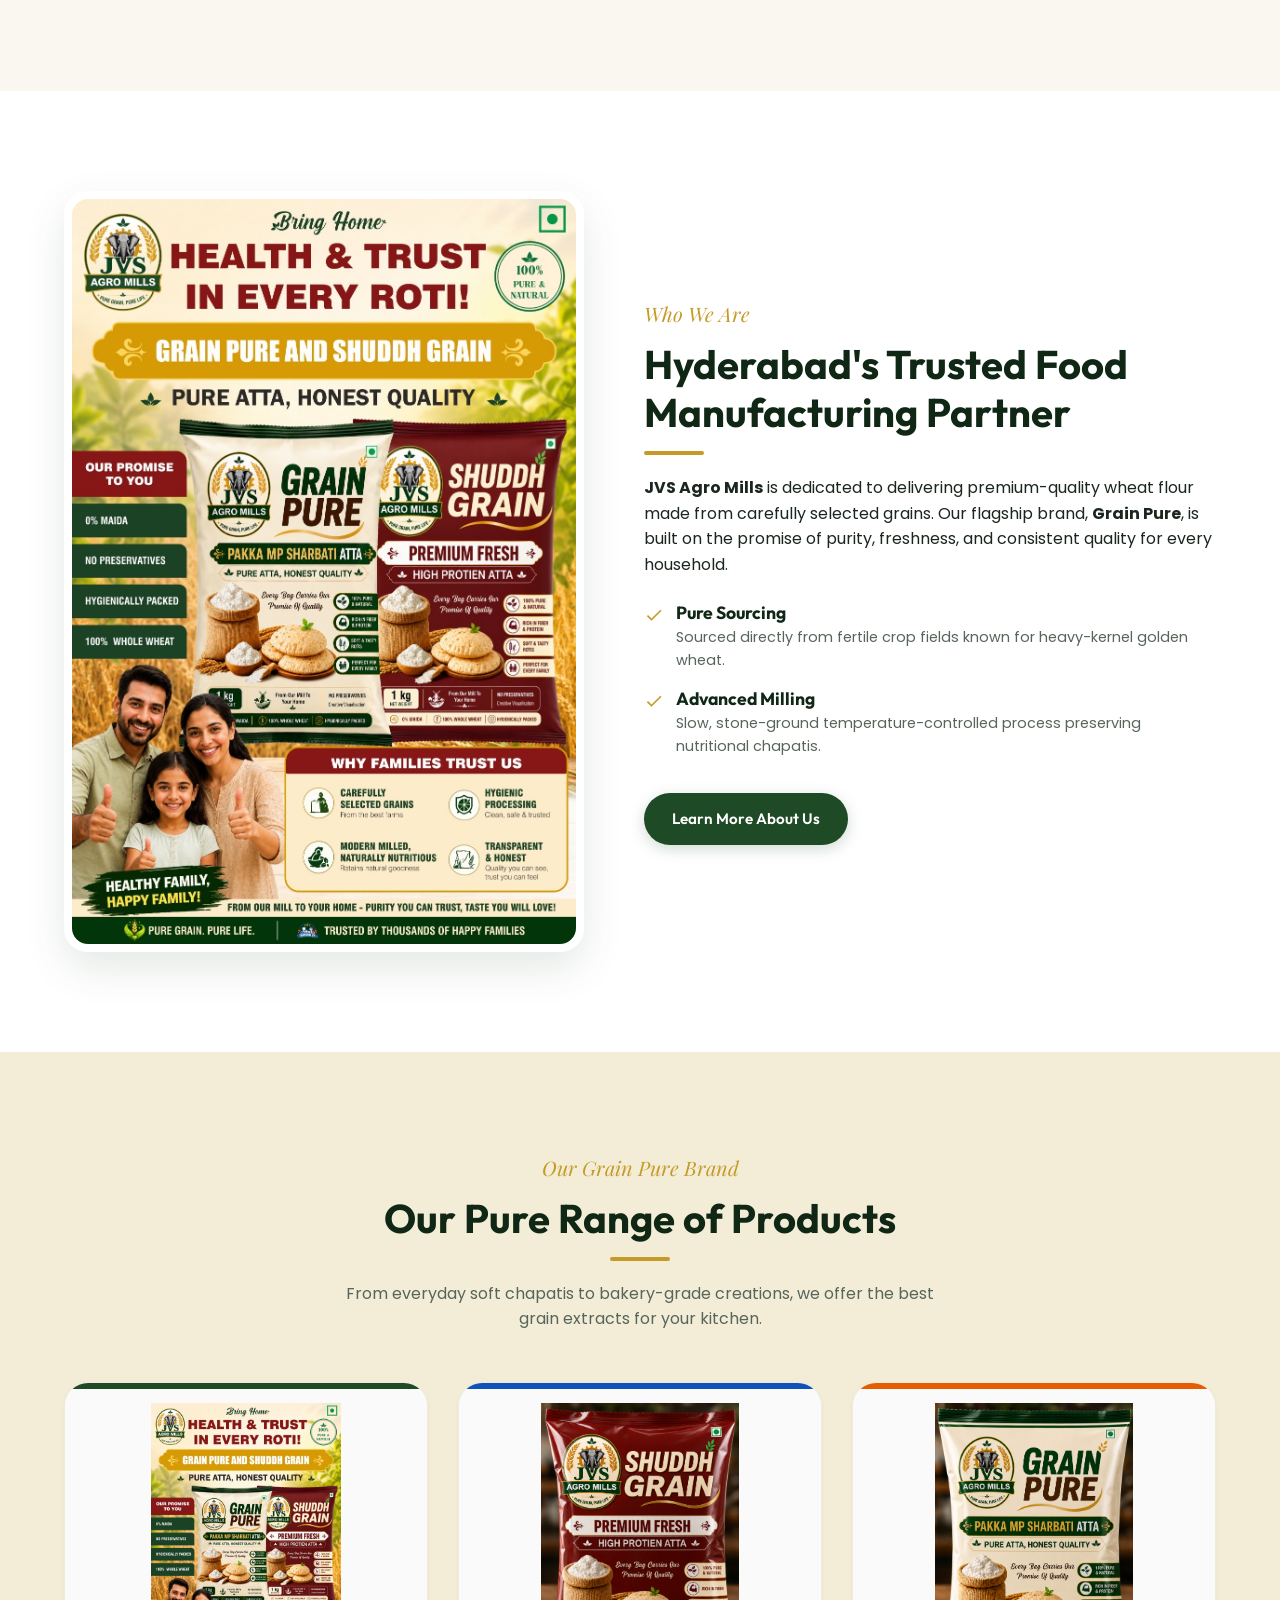
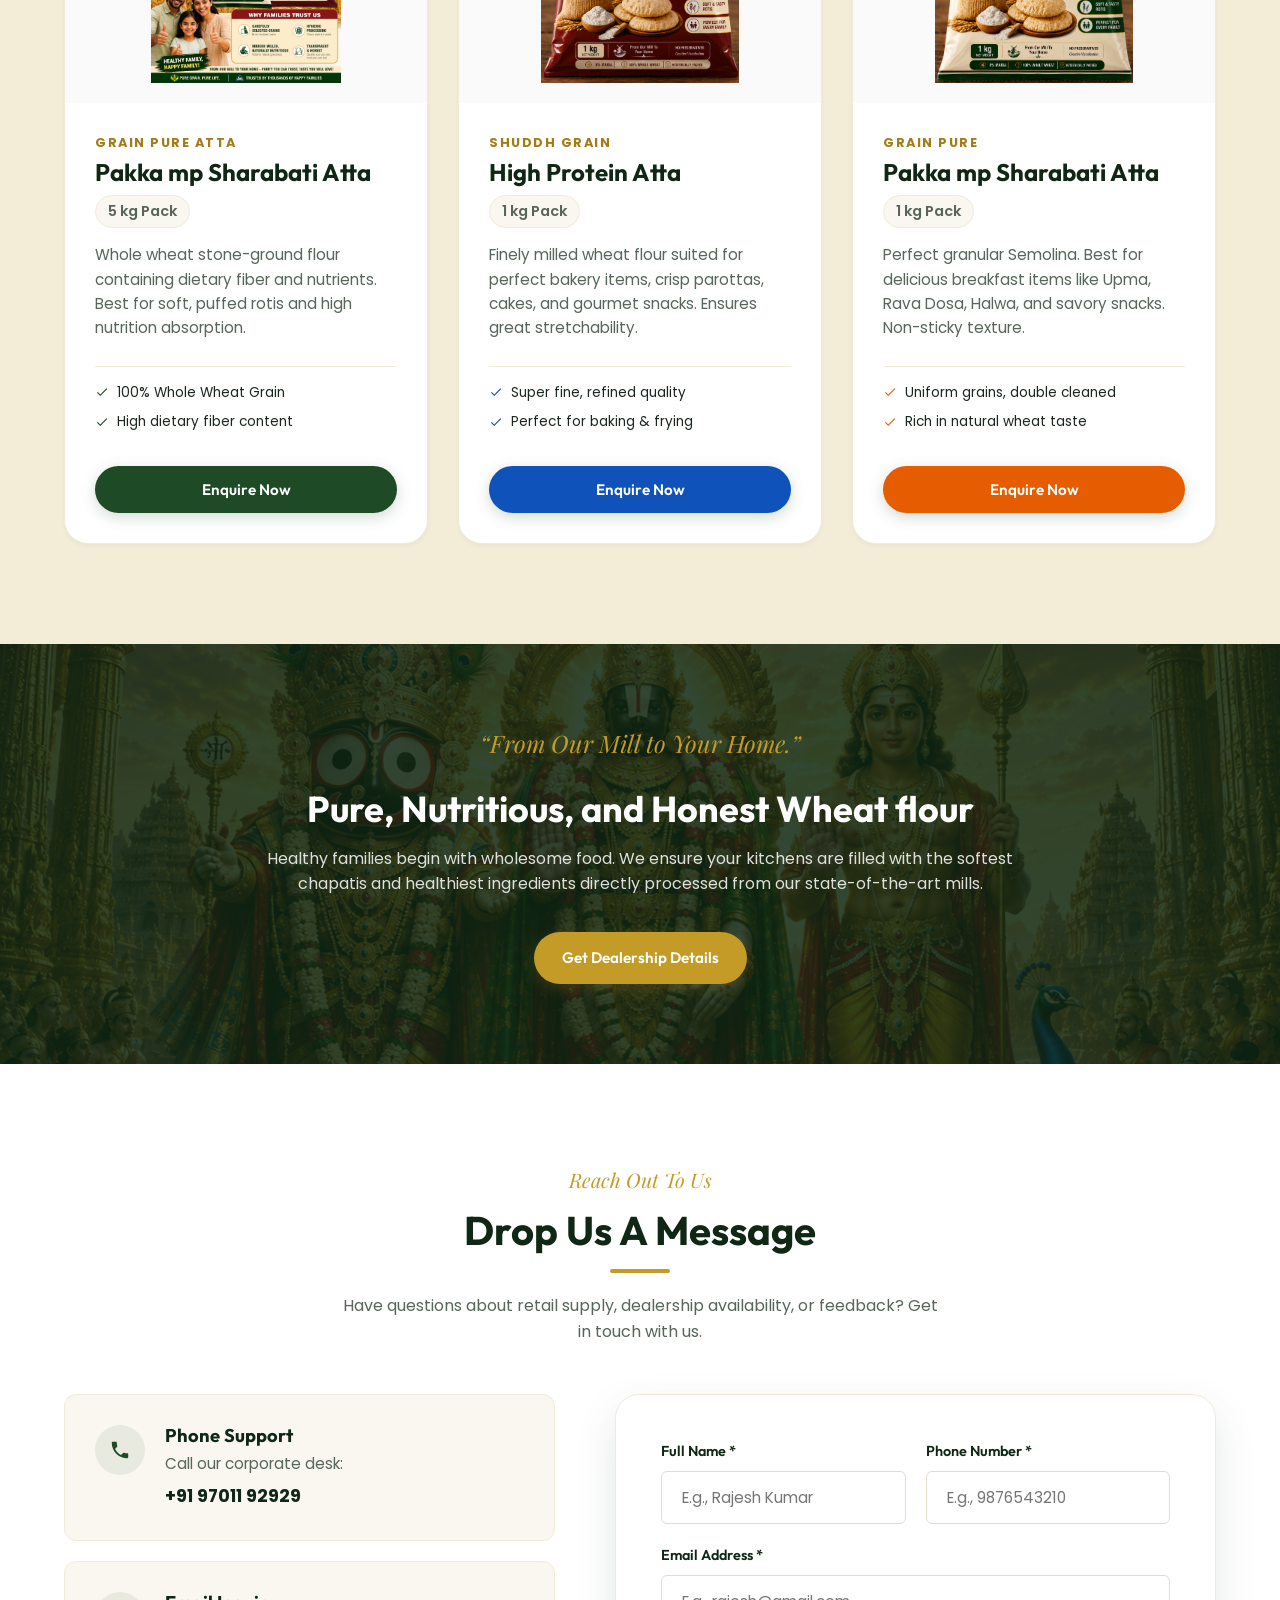
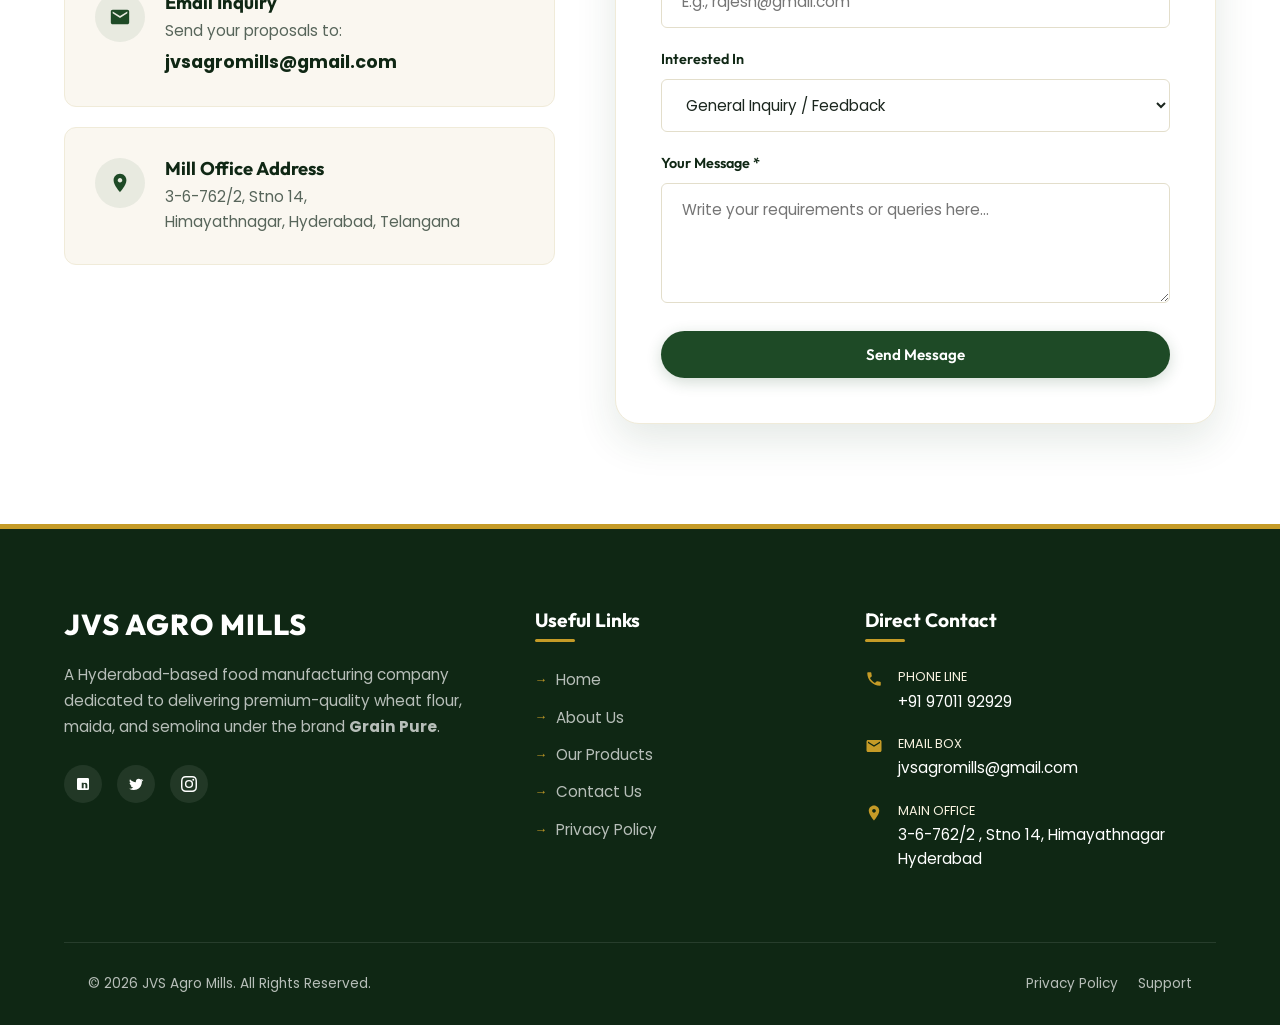
==== commit bd9b12b4: "Update logo size, tagline to 100% PURE & NATURAL, and product details" ====
--- a/index.html
+++ b/index.html
@@ -48,7 +48,7 @@
                     <img src="images/JVS-LOGO.jpg" alt="JVS Agro Mills Logo" class="logo-img">
                     <div class="logo-text">
                         <span class="logo-name">JVS AGRO MILLS</span>
-                        <span class="logo-tagline">Grain Pure | Pure Life</span>
+                        <span class="logo-tagline">100% PURE & NATURAL</span>
                     </div>
                 </a>
 
@@ -169,9 +169,9 @@
                 <div class="about-image-side reveal">
                     <img src="images/product-1.jpeg" alt="Grain Pure Chakki Fresh Atta Packaging"
                         class="about-img-main">
-                    <div class="about-badge">
+                    <!-- <div class="about-badge">
                         <span>100%</span> Pure Wheat
-                    </div>
+                    </div> -->
                 </div>
                 <div class="about-content-side reveal reveal-right">
                     <span class="section-subtitle">Who We Are</span>
@@ -224,11 +224,11 @@
                 <!-- Product 1 Atta -->
                 <div class="product-card product-atta reveal">
                     <div class="product-img-box">
-                        <img src="images/product-1.jpeg" alt="Grain Pure Chakki Fresh Atta">
+                        <img src="images/product-1.jpeg" alt="Grain Pure Atta Pakka mp Sharabati Atta">
                     </div>
                     <div class="product-info-box">
-                        <span class="product-brand">Grain Pure</span>
-                        <h3 class="product-title">Chakki Fresh Atta</h3>
+                        <span class="product-brand">Grain Pure Atta</span>
+                        <h3 class="product-title">Pakka mp Sharabati Atta</h3>
                         <span class="product-wt">5 kg Pack</span>
                         <p class="product-desc">Whole wheat stone-ground flour containing dietary fiber and nutrients.
                             Best for soft, puffed rotis and high nutrition absorption.</p>
@@ -249,7 +249,7 @@
                         </div>
 
                         <button class="btn btn-primary product-btn trigger-enquiry"
-                            data-product="Chakki Fresh Atta">Enquire Now</button>
+                            data-product="Pakka mp Sharabati Atta">Enquire Now</button>
                     </div>
                 </div>
 
@@ -259,8 +259,8 @@
                         <img src="images/product-2.png" alt="Grain Pure Premium Maida">
                     </div>
                     <div class="product-info-box">
-                        <span class="product-brand">Grain Pure</span>
-                        <h3 class="product-title">Premium Maida</h3>
+                        <span class="product-brand">Shuddh Grain</span>
+                        <h3 class="product-title">High Protein Atta</h3>
                         <span class="product-wt">1 kg Pack</span>
                         <p class="product-desc">Finely milled wheat flour suited for perfect bakery items, crisp
                             parottas, cakes, and gourmet snacks. Ensures great stretchability.</p>
@@ -288,11 +288,11 @@
                 <!-- Product 3 Sooji -->
                 <div class="product-card product-sooji reveal" style="transition-delay: 0.2s;">
                     <div class="product-img-box">
-                        <img src="images/product-3.png" alt="Grain Pure Premium Sooji">
+                        <img src="images/product-3.png" alt="Pakka mp Sharabati Atta">
                     </div>
                     <div class="product-info-box">
                         <span class="product-brand">Grain Pure</span>
-                        <h3 class="product-title">Premium Sooji</h3>
+                        <h3 class="product-title">Pakka mp Sharabati Atta</h3>
                         <span class="product-wt">1 kg Pack</span>
                         <p class="product-desc">Perfect granular Semolina. Best for delicious breakfast items like Upma,
                             Rava Dosa, Halwa, and savory snacks. Non-sticky texture.</p>
--- a/css/style.css
+++ b/css/style.css
@@ -289,6 +289,10 @@
     box-shadow: var(--shadow-md);
 }
 
+.main-header.scrolled .logo-img {
+    height: 70px;
+}
+
 .navbar {
     display: flex;
     justify-content: space-between;
@@ -299,14 +303,15 @@
 .logo-container {
     display: flex;
     align-items: center;
-    gap: 12px;
+    gap: 15px;
 }
 
 .logo-img {
-    height: 60px;
+    height: 90px;
     width: auto;
     object-fit: contain;
     border-radius: 50%;
+    transition: var(--transition-smooth);
 }
 
 .logo-text {
@@ -316,14 +321,14 @@
 
 .logo-name {
     font-family: 'Outfit', sans-serif;
-    font-size: 1.5rem;
+    font-size: 1.75rem;
     font-weight: 800;
     color: var(--primary-green);
     line-height: 1.1;
 }
 
 .logo-tagline {
-    font-size: 0.75rem;
+    font-size: 0.85rem;
     color: var(--primary-gold-dark);
     letter-spacing: 1px;
     text-transform: uppercase;
@@ -1550,7 +1555,22 @@
     color: var(--primary-gold);
 }
 
+@media (max-width: 768px) {
+    .logo-img {
+        height: 70px;
+    }
+    .logo-name {
+        font-size: 1.4rem;
+    }
+}
+
 @media (max-width: 576px) {
+    .logo-img {
+        height: 60px;
+    }
+    .logo-name {
+        font-size: 1.2rem;
+    }
     .footer-bottom .container {
         flex-direction: column;
         text-align: center;
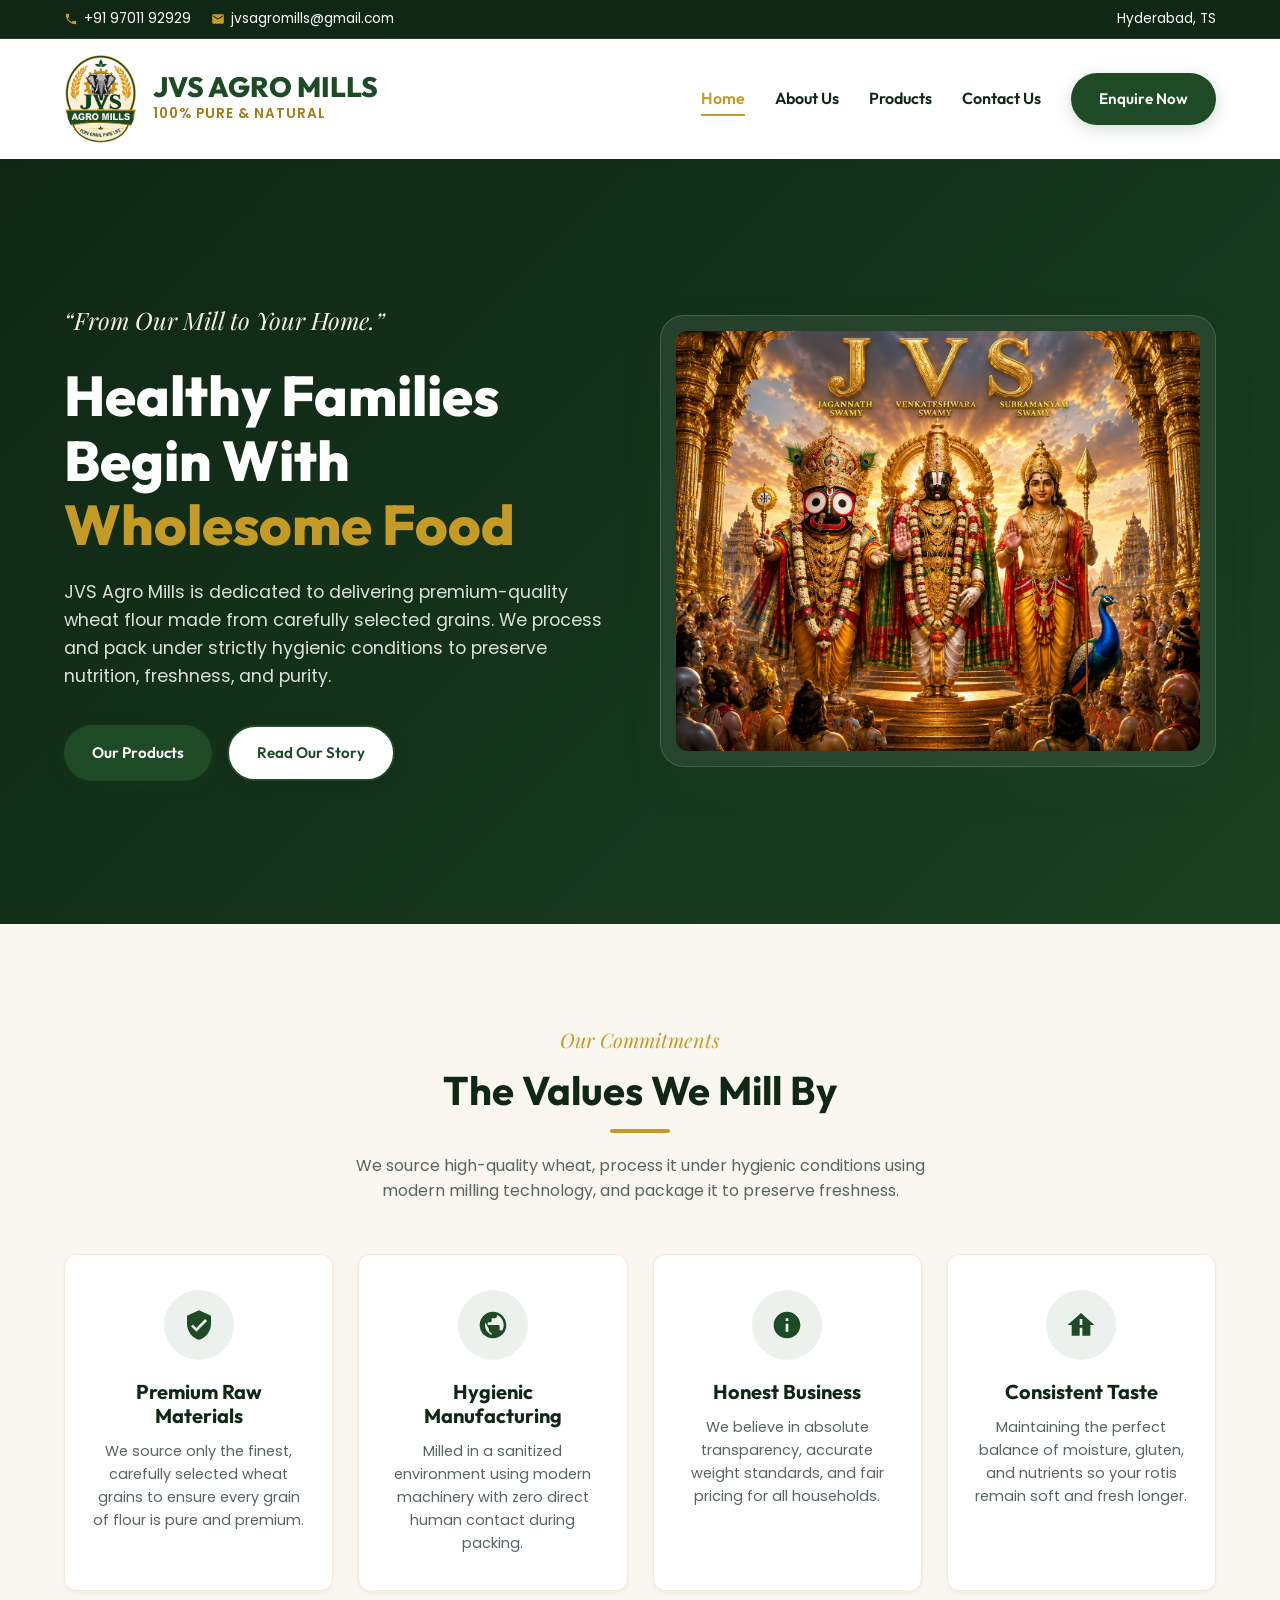
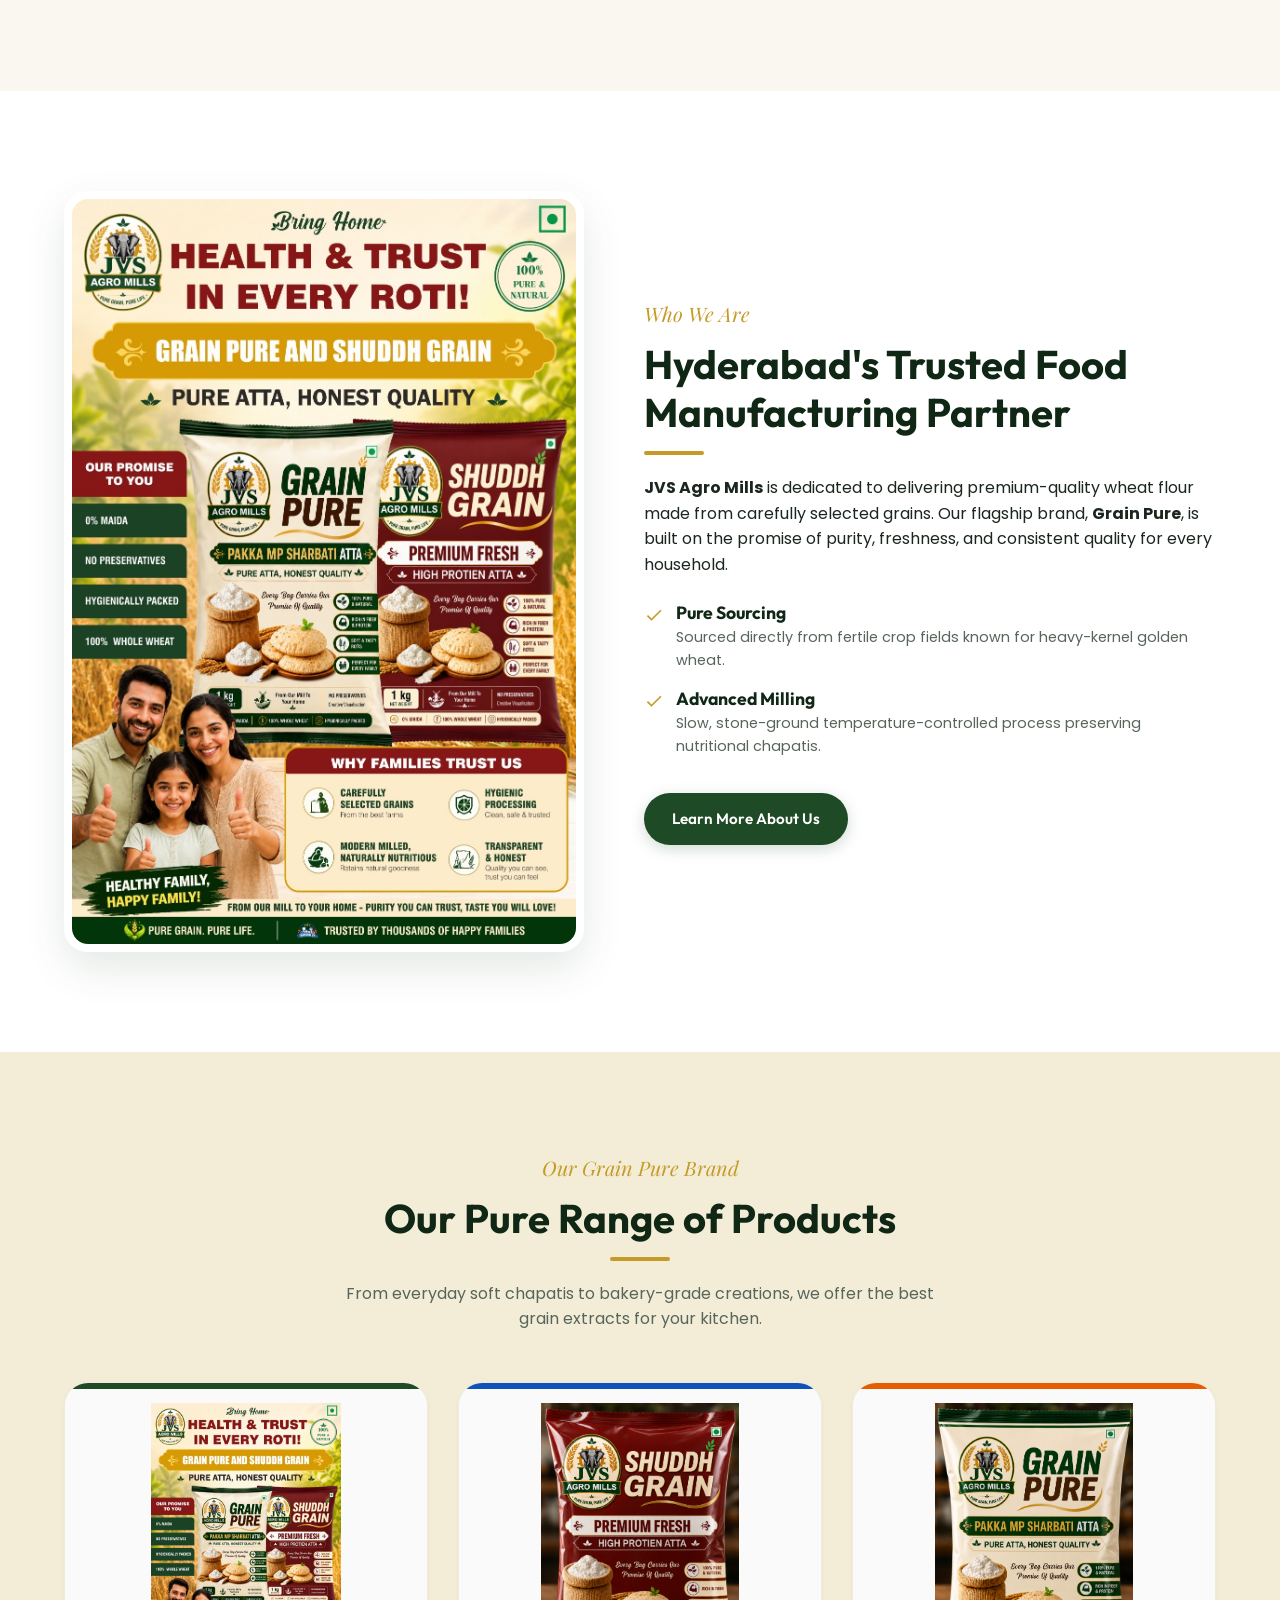
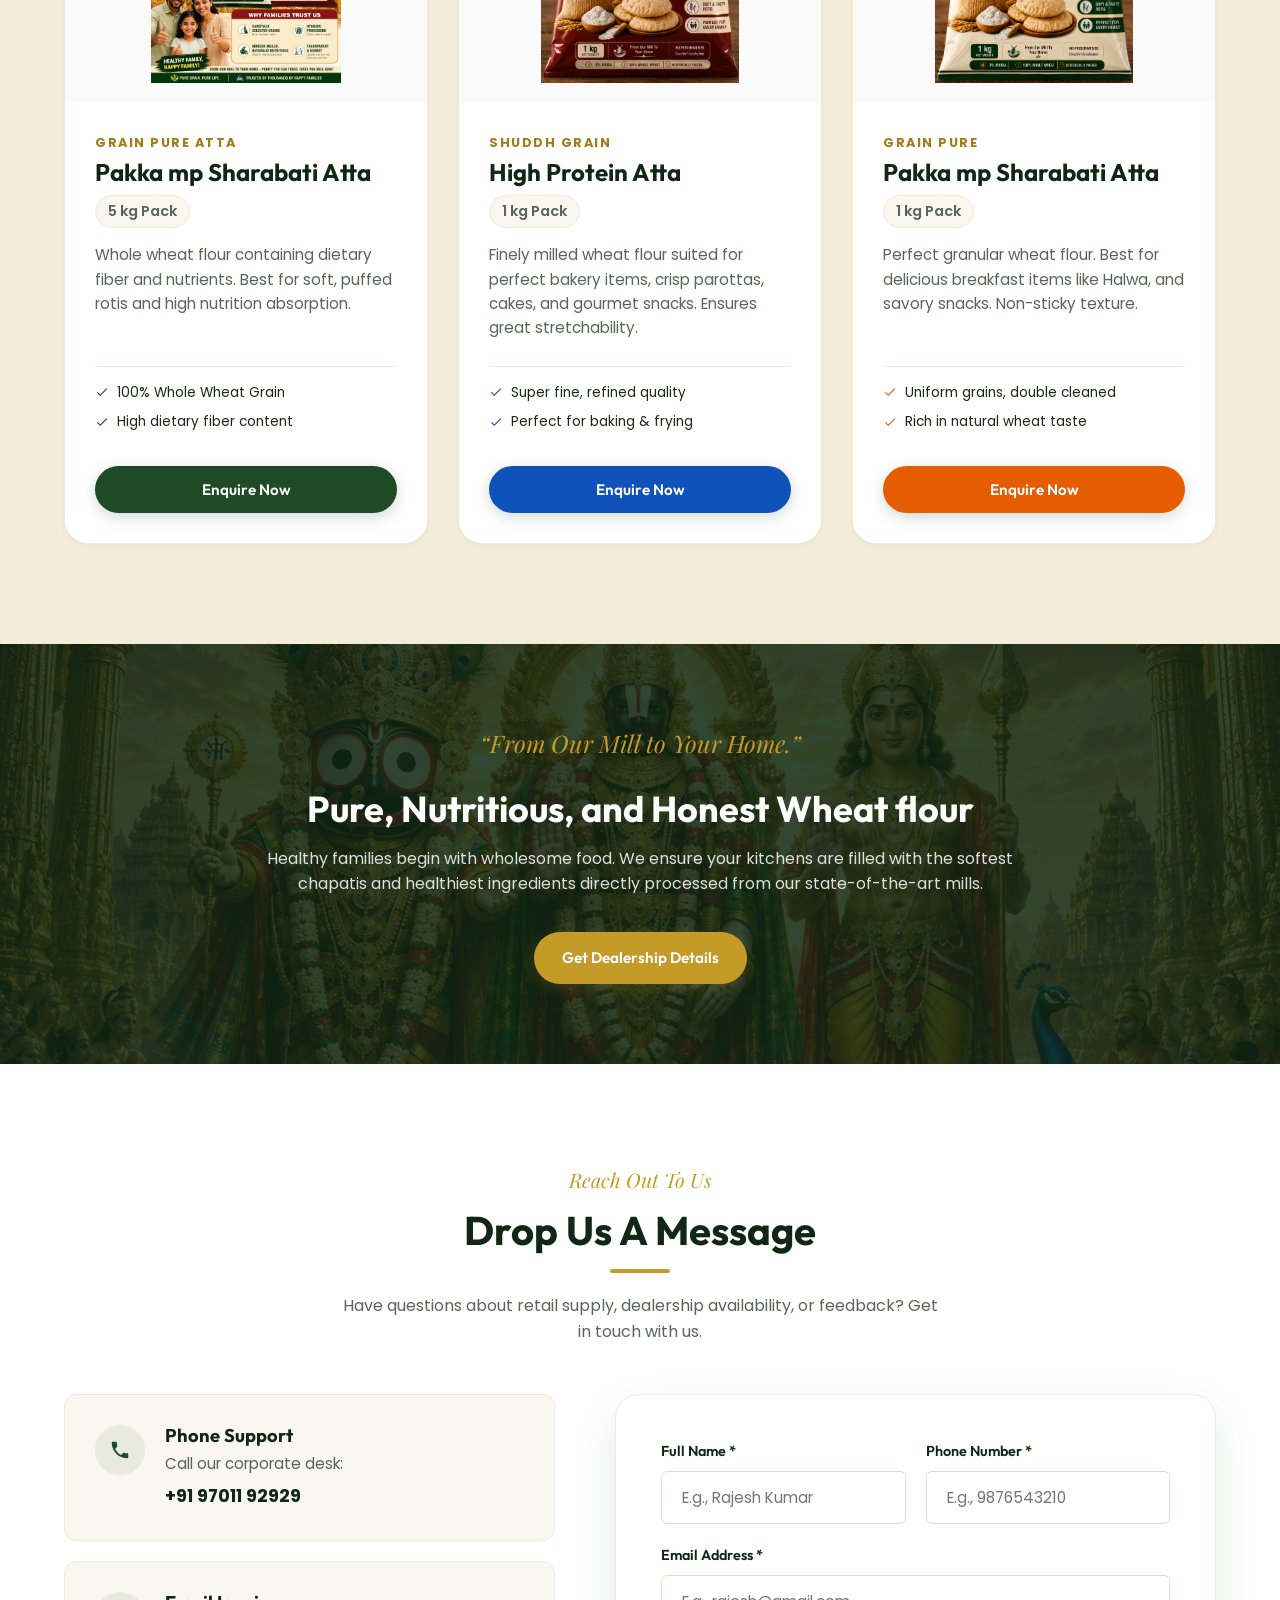
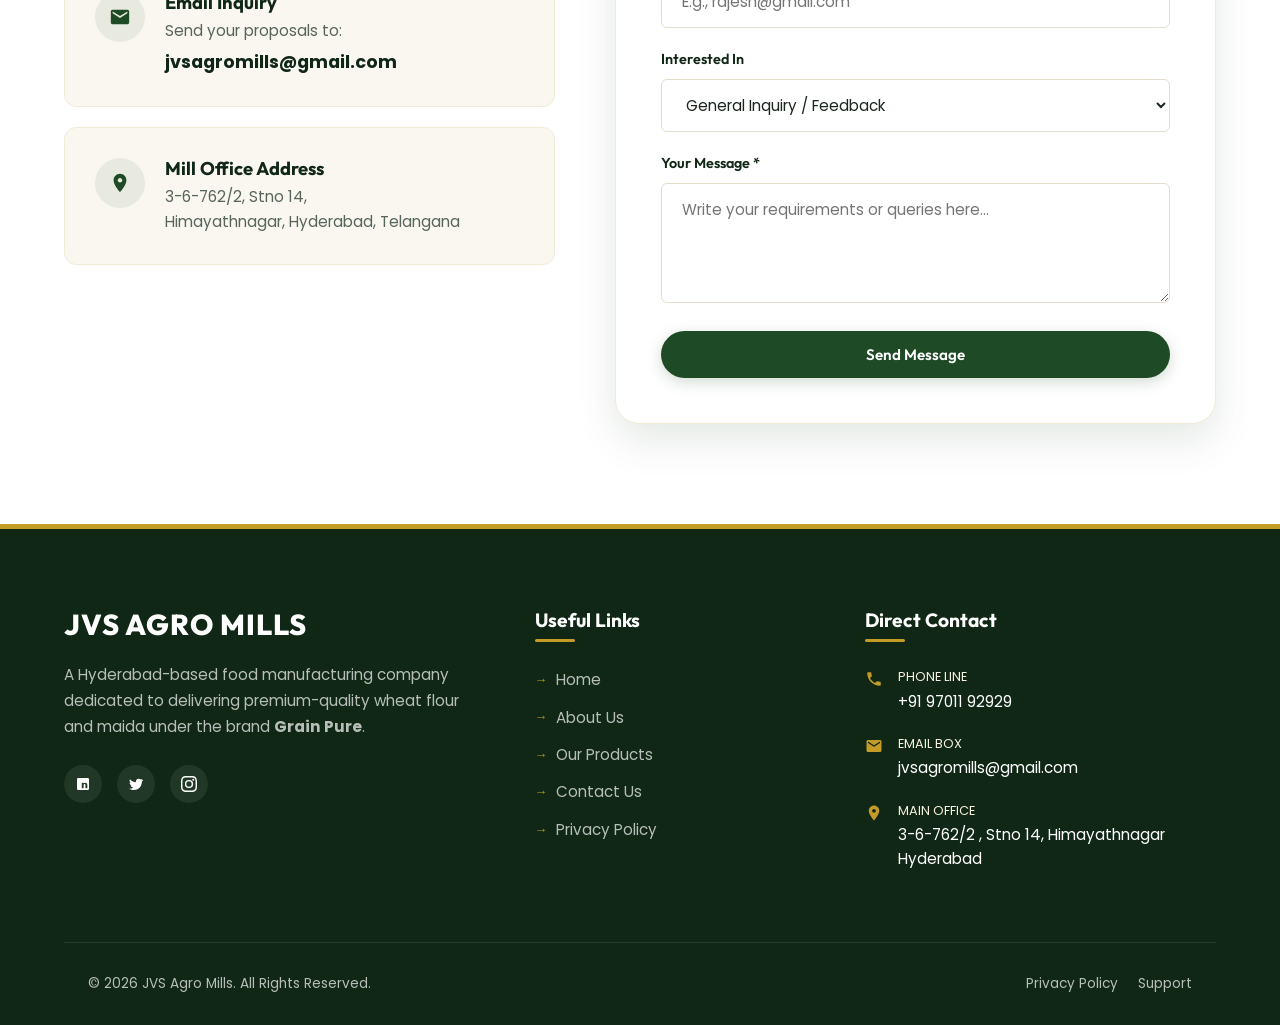
==== commit bfde2e6e: "Remove semolina references from product descriptions and footer" ====
--- a/index.html
+++ b/index.html
@@ -230,7 +230,7 @@
                         <span class="product-brand">Grain Pure Atta</span>
                         <h3 class="product-title">Pakka mp Sharabati Atta</h3>
                         <span class="product-wt">5 kg Pack</span>
-                        <p class="product-desc">Whole wheat stone-ground flour containing dietary fiber and nutrients.
+                        <p class="product-desc">Whole wheat flour containing dietary fiber and nutrients.
                             Best for soft, puffed rotis and high nutrition absorption.</p>
 
                         <div class="product-features-list">
@@ -294,8 +294,8 @@
                         <span class="product-brand">Grain Pure</span>
                         <h3 class="product-title">Pakka mp Sharabati Atta</h3>
                         <span class="product-wt">1 kg Pack</span>
-                        <p class="product-desc">Perfect granular Semolina. Best for delicious breakfast items like Upma,
-                            Rava Dosa, Halwa, and savory snacks. Non-sticky texture.</p>
+                        <p class="product-desc">Perfect granular wheat flour. Best for delicious breakfast items like
+                            Halwa, and savory snacks. Non-sticky texture.</p>
 
                         <div class="product-features-list">
                             <div class="product-feature-item">
@@ -446,7 +446,7 @@
                         <span class="logo-name">JVS AGRO MILLS</span>
                     </div>
                     <p class="footer-about-desc">A Hyderabad-based food manufacturing company dedicated to delivering
-                        premium-quality wheat flour, maida, and semolina under the brand <strong>Grain Pure</strong>.
+                        premium-quality wheat flour and maida under the brand <strong>Grain Pure</strong>.
                     </p>
                     <div class="footer-social-links">
                         <a href="#" class="footer-social-btn flex-center" aria-label="Facebook"><svg
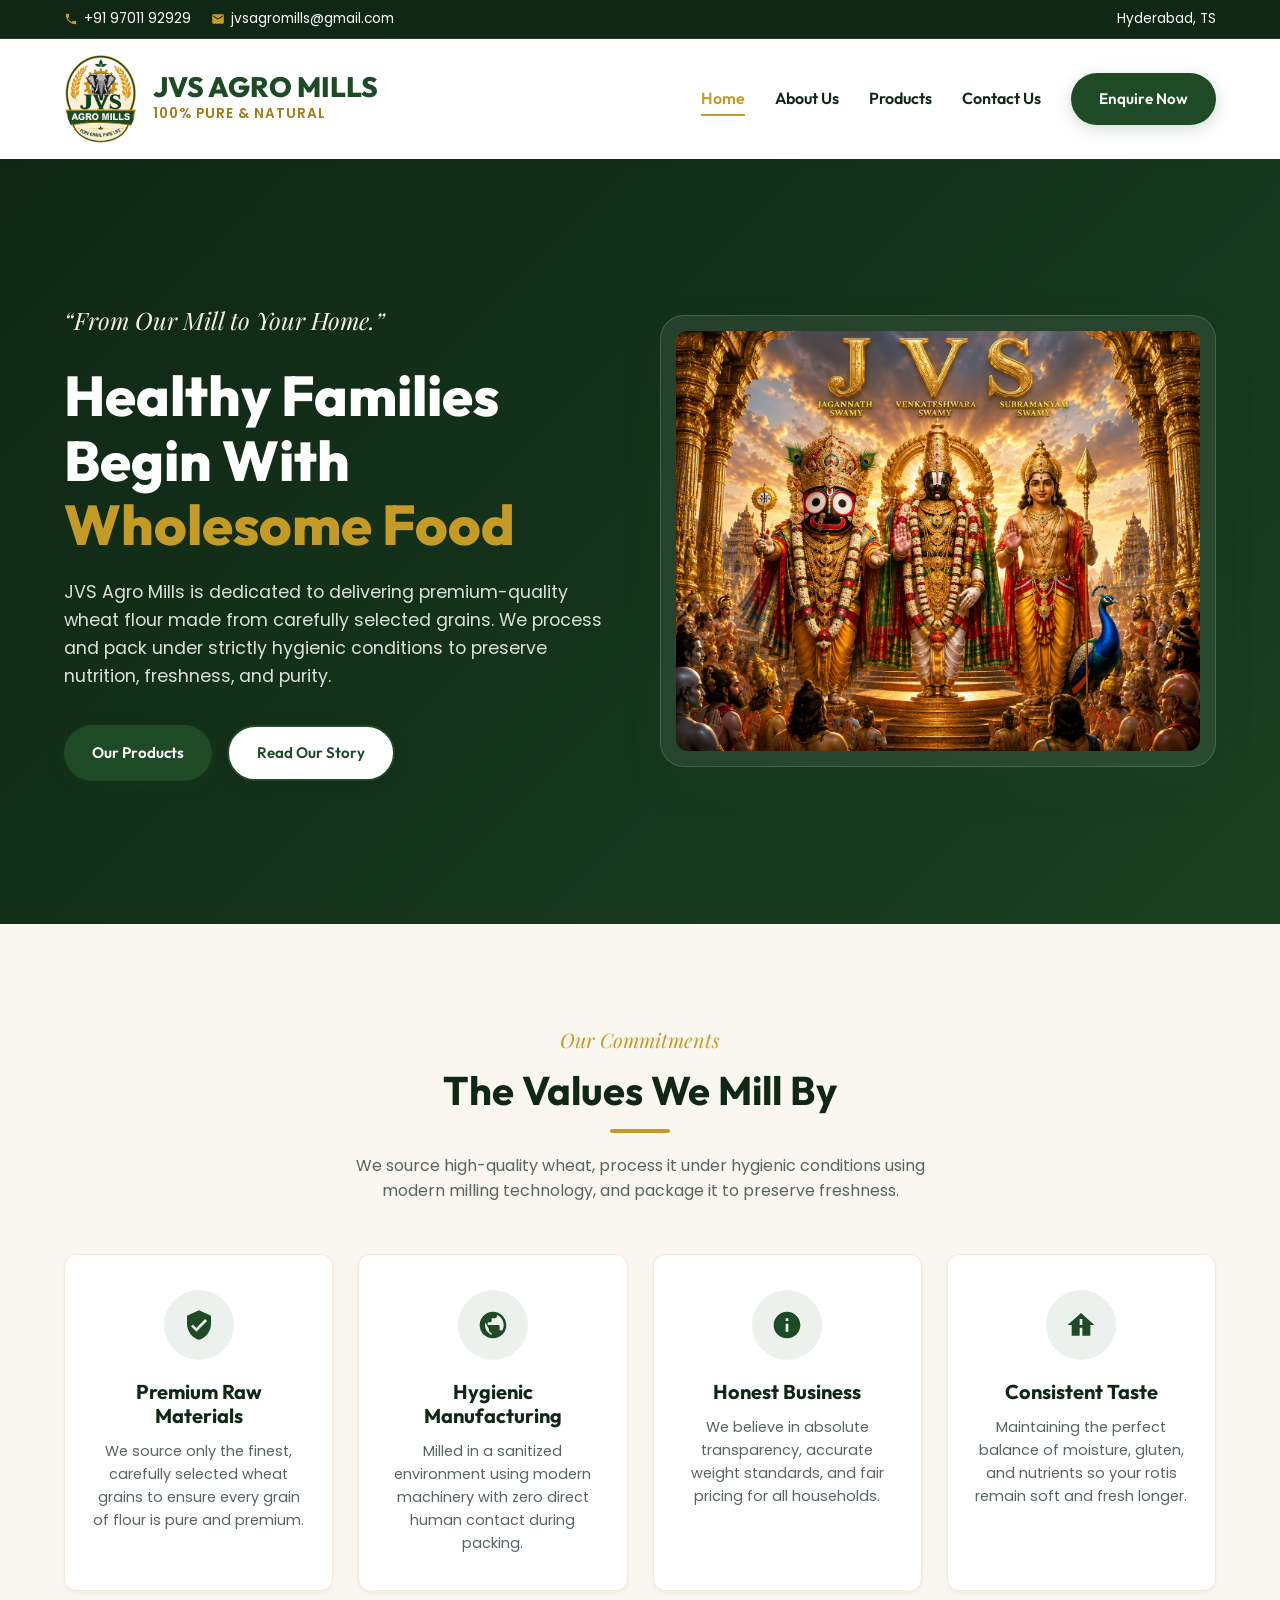
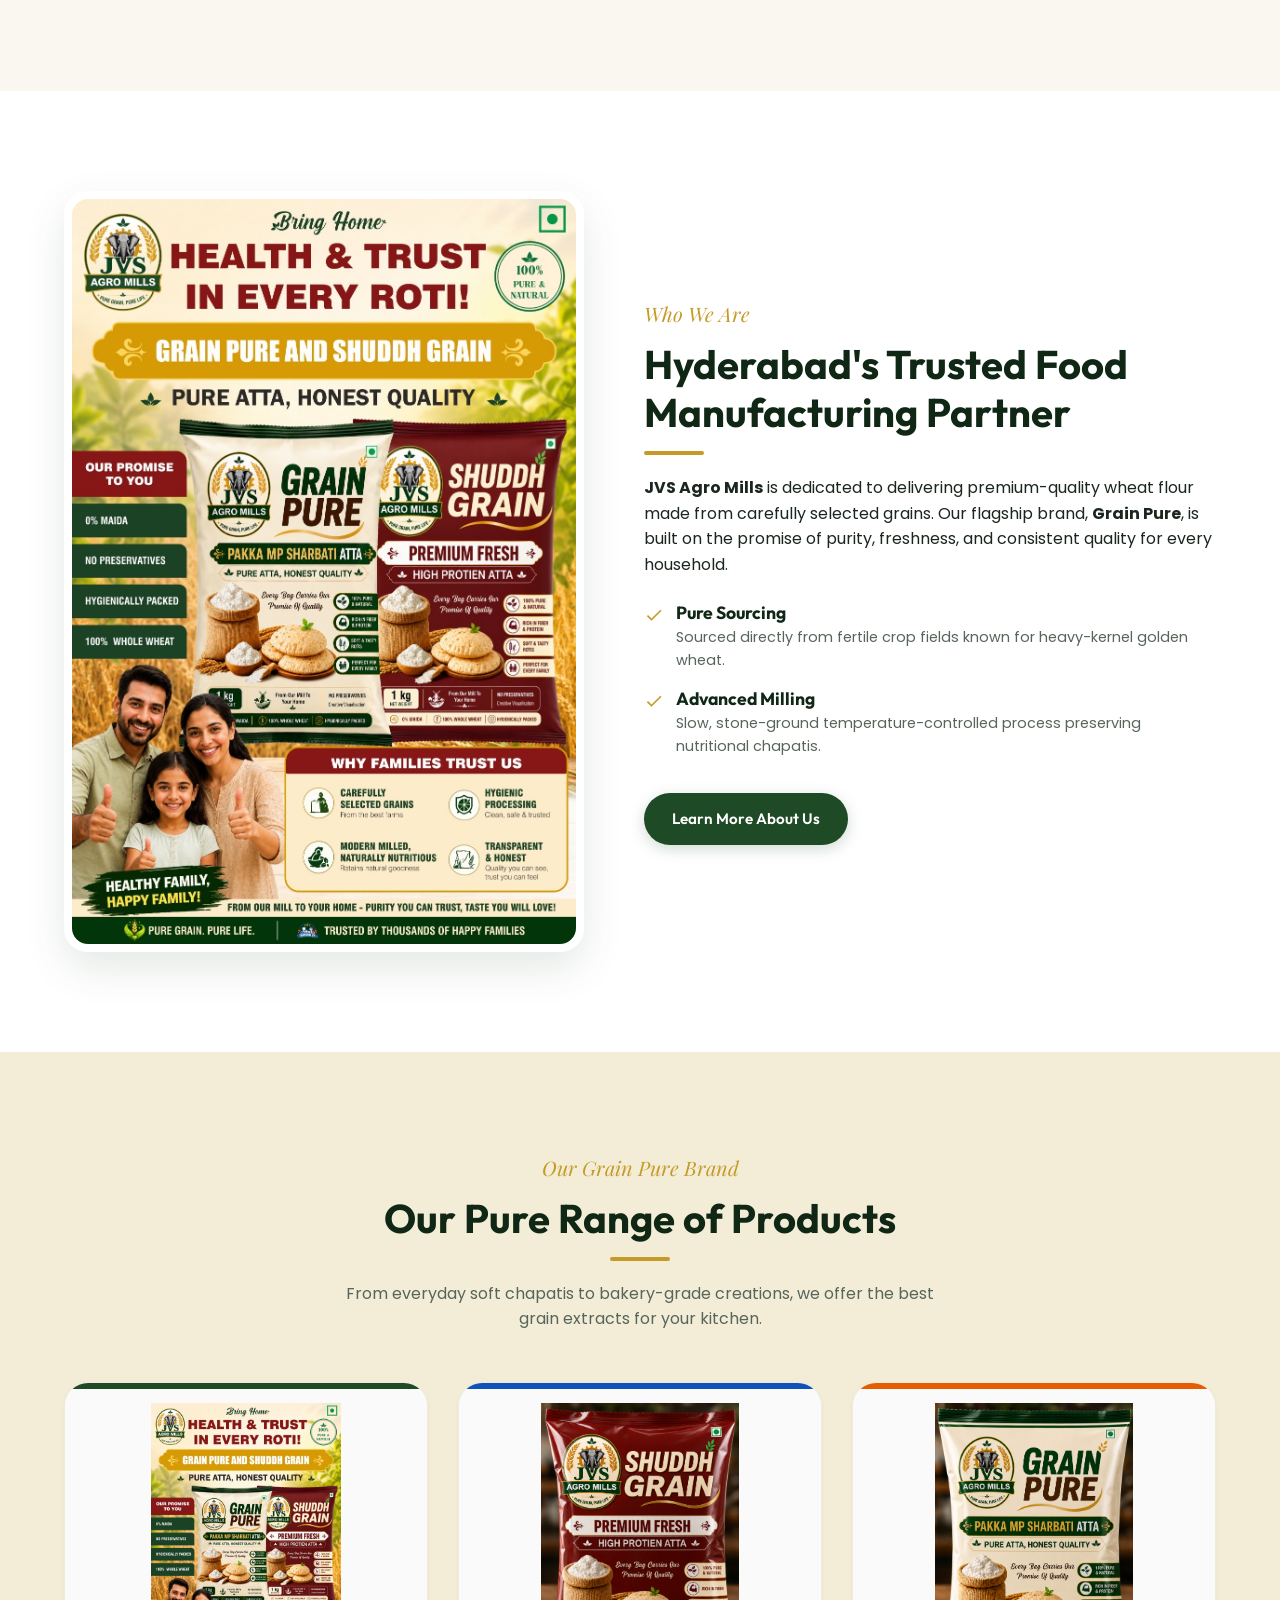
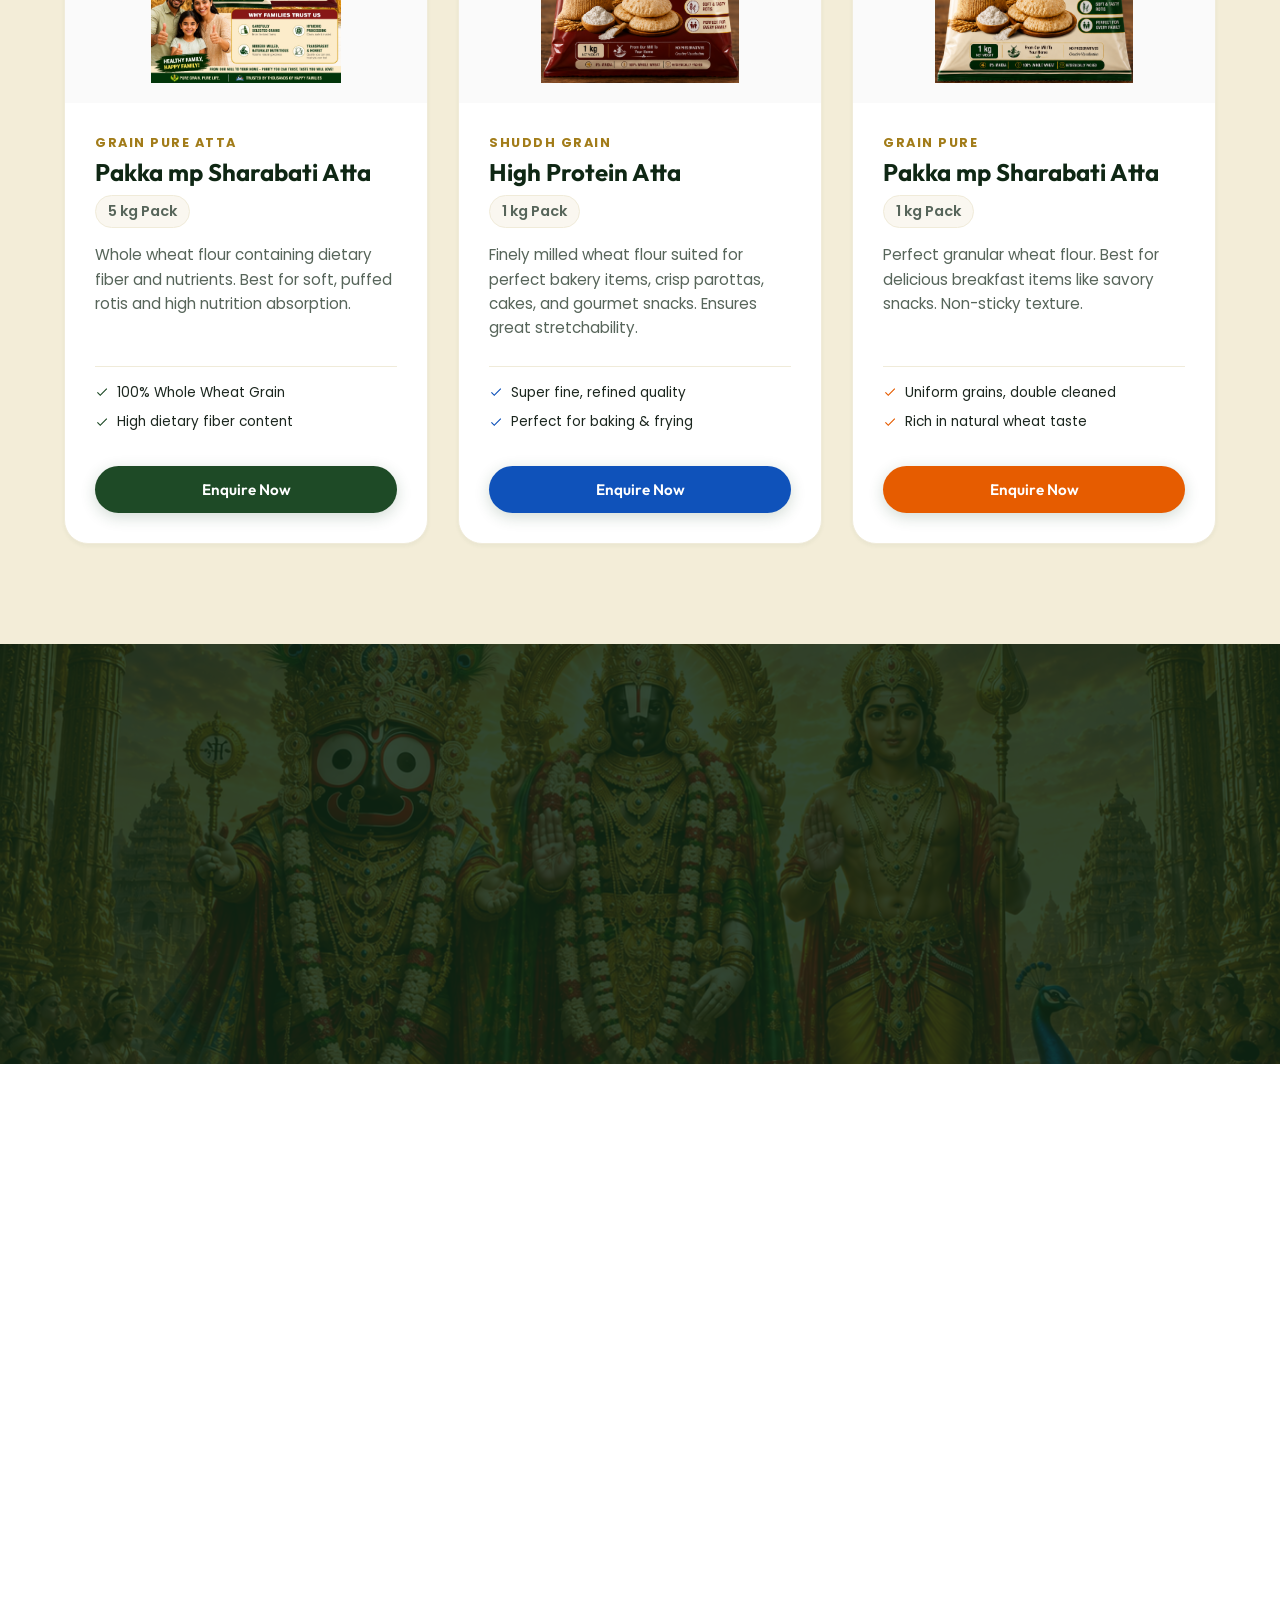
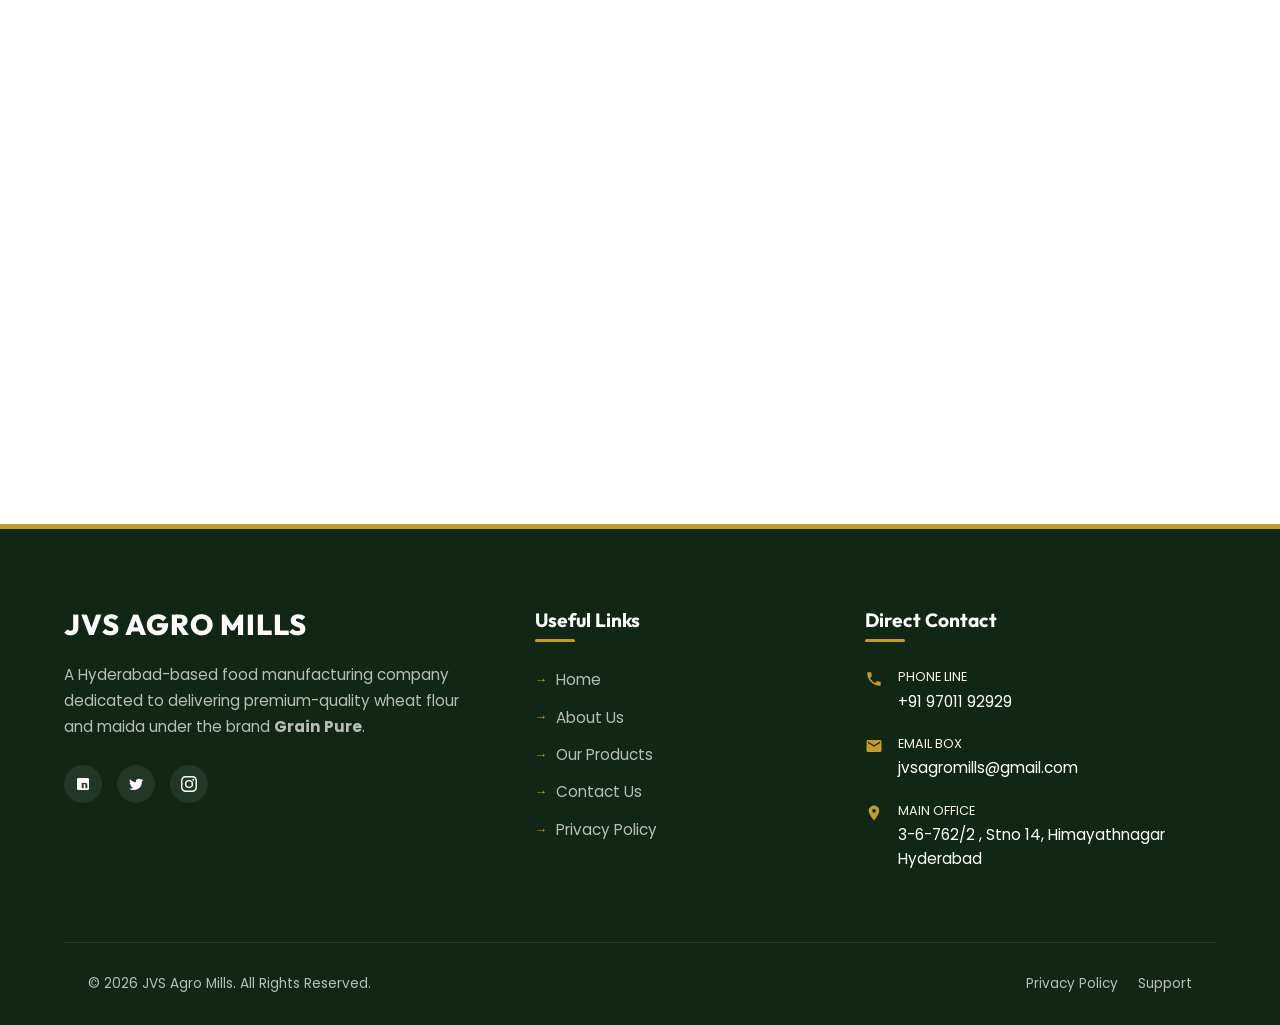
==== commit b8f618c7: "Update product descriptions and formatting in index.html and products.html" ====
--- a/index.html
+++ b/index.html
@@ -249,7 +249,7 @@
                         </div>
 
                         <button class="btn btn-primary product-btn trigger-enquiry"
-                            data-product="Pakka mp Sharabati Atta">Enquire Now</button>
+                            data-product="Pakka mp Sharabati Atta (5 kg)">Enquire Now</button>
                     </div>
                 </div>
 
@@ -280,7 +280,8 @@
                             </div>
                         </div>
 
-                        <button class="btn btn-primary product-btn trigger-enquiry" data-product="Premium Maida">Enquire
+                        <button class="btn btn-primary product-btn trigger-enquiry"
+                            data-product="High Protein Atta (1 kg)">Enquire
                             Now</button>
                     </div>
                 </div>
@@ -295,7 +296,7 @@
                         <h3 class="product-title">Pakka mp Sharabati Atta</h3>
                         <span class="product-wt">1 kg Pack</span>
                         <p class="product-desc">Perfect granular wheat flour. Best for delicious breakfast items like
-                            Halwa, and savory snacks. Non-sticky texture.</p>
+                            savory snacks. Non-sticky texture.</p>
 
                         <div class="product-features-list">
                             <div class="product-feature-item">
@@ -312,7 +313,8 @@
                             </div>
                         </div>
 
-                        <button class="btn btn-primary product-btn trigger-enquiry" data-product="Premium Sooji">Enquire
+                        <button class="btn btn-primary product-btn trigger-enquiry"
+                            data-product="Pakka mp Sharabati Atta (1 kg)">Enquire
                             Now</button>
                     </div>
                 </div>
@@ -418,9 +420,9 @@
                             <label class="form-label" for="interest">Interested In</label>
                             <select id="interest" class="form-control">
                                 <option value="General Query">General Inquiry / Feedback</option>
-                                <option value="Chakki Fresh Atta">Grain Pure Chakki Fresh Atta</option>
-                                <option value="Premium Maida">Grain Pure Premium Maida</option>
-                                <option value="Premium Sooji">Grain Pure Premium Sooji</option>
+                                <option value="Pakka mp Sharabati Atta (5 kg)">Pakka mp Sharabati Atta (5 kg)</option>
+                                <option value="High Protein Atta (1 kg)">High Protein Atta (1 kg)</option>
+                                <option value="Pakka mp Sharabati Atta (1 kg)">Pakka mp Sharabati Atta (1 kg)</option>
                                 <option value="Dealership Enquiry">Dealership / Distributorship</option>
                             </select>
                         </div>
@@ -554,10 +556,10 @@
                     <div class="form-group">
                         <label class="form-label" for="productInterest">Product of Interest</label>
                         <select id="productInterest" class="form-control">
-                            <option value="Chakki Fresh Atta">Grain Pure Chakki Fresh Atta (5 kg)</option>
-                            <option value="Premium Maida">Grain Pure Premium Maida (1 kg)</option>
-                            <option value="Premium Sooji">Grain Pure Premium Sooji (1 kg)</option>
-                            <option value="General Inquiry">General Inquiry</option>
+                            <option value="Pakka mp Sharabati Atta (5 kg)">Pakka mp Sharabati Atta (5 kg)</option>
+                            <option value="High Protein Atta (1 kg)">High Protein Atta (1 kg)</option>
+                            <option value="Pakka mp Sharabati Atta (1 kg)">Pakka mp Sharabati Atta (1 kg)</option>
+                            <option value="General Inquiry">General Inquiry / Bulk Orders</option>
                         </select>
                     </div>
                     <div class="form-group">
